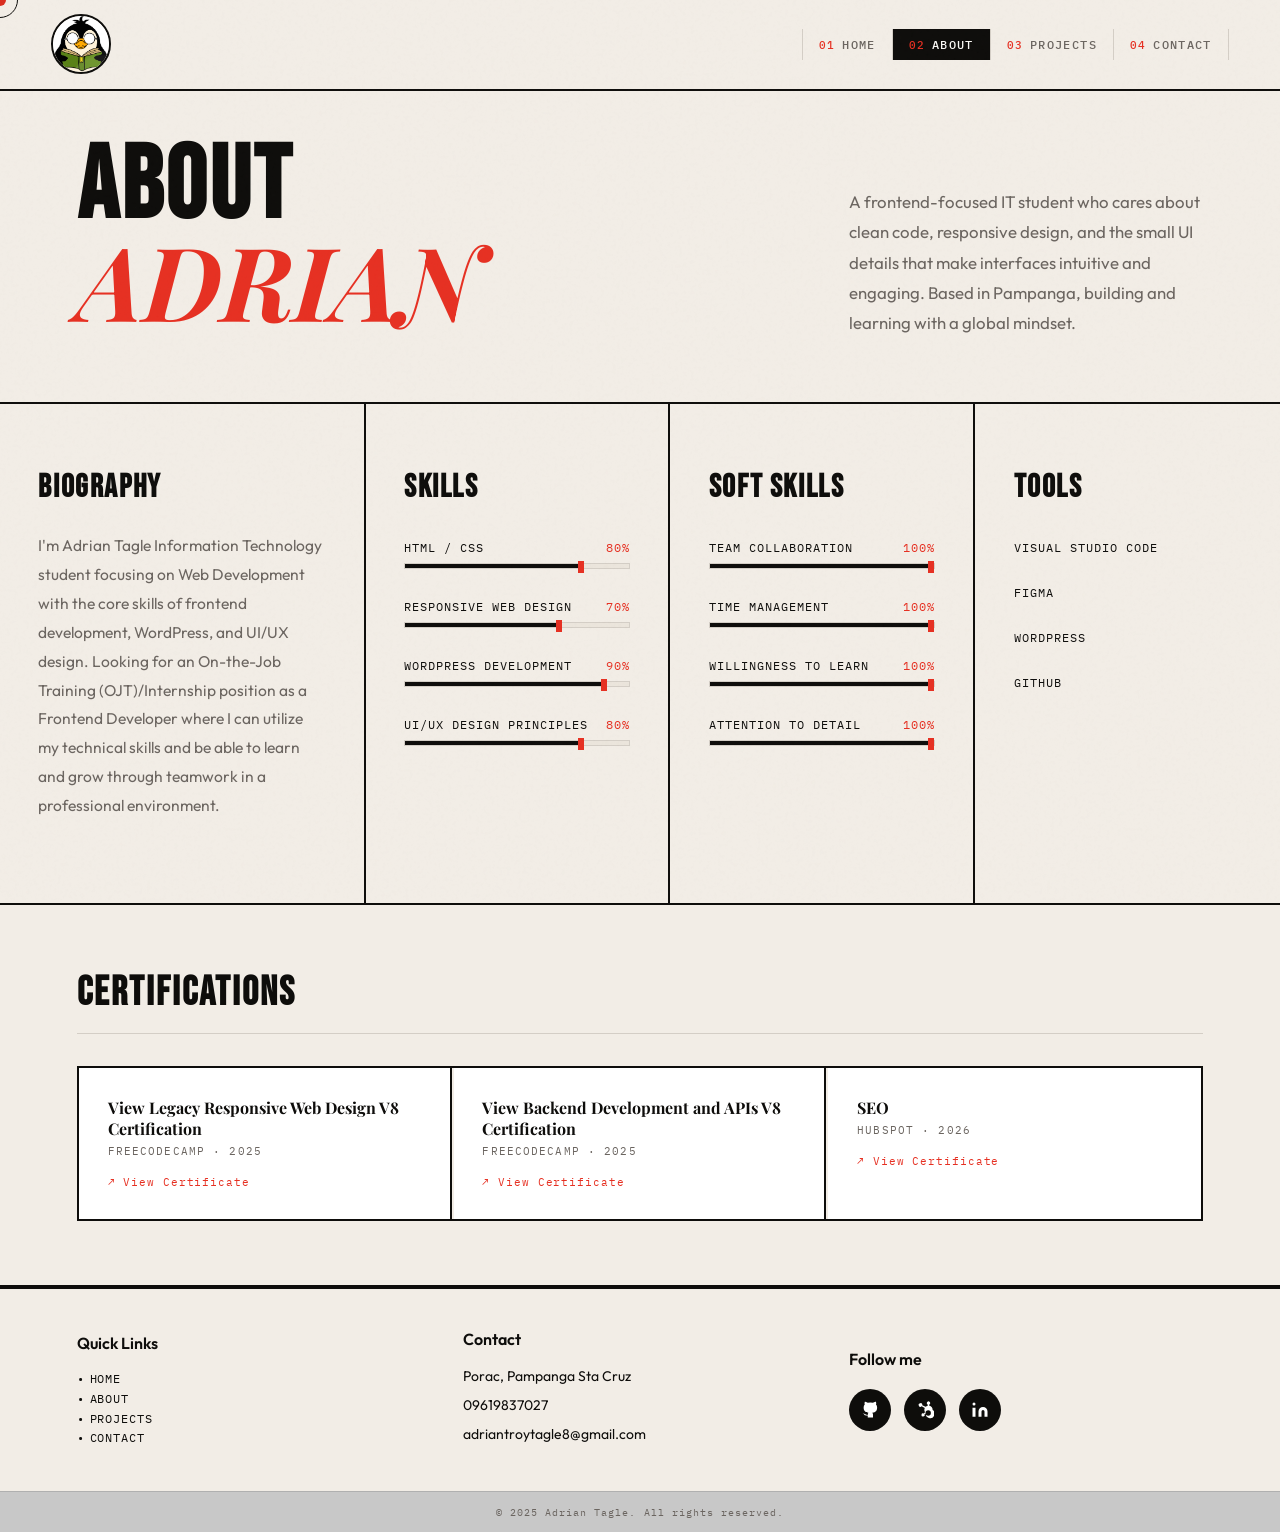
==== about.html @ a83f225b "Add files via upload" ====
<!DOCTYPE html>
<html lang="en">
<head>
<meta charset="UTF-8"/>
<meta name="viewport" content="width=device-width, initial-scale=1.0"/>
<title>About — ADRIAN TAGLE</title>
<link href="https://fonts.googleapis.com/css2?family=Playfair+Display:ital,wght@0,700;0,900;1,700&family=Bebas+Neue&family=IBM+Plex+Mono:wght@400;500&family=Outfit:wght@300;400;500;600&display=swap" rel="stylesheet"/>
<link rel="stylesheet" href="styles.css"/>
</head>
<body>

<div class="cursor" id="cursor"></div>
<div class="cursor-ring" id="cursorRing"></div>

<nav>
    <a href="index.html" class="nav-logo">
        <img src="images/logo.png" alt="Adrian Tagle Logo">
      </a>
  <button class="hamburger" onclick="toggleMenu()" aria-label="Menu">
    <span></span><span></span><span></span>
  </button>
  <ul class="nav-links" id="navLinks">
    <li><a href="index.html"><span class="nav-num">01</span>Home</a></li>
    <li><a href="about.html" class="active"><span class="nav-num">02</span>About</a></li>
    <li><a href="projects.html"><span class="nav-num">03</span>Projects</a></li>
    <li><a href="contact.html"><span class="nav-num">04</span>Contact</a></li>
  </ul>
</nav>

<main>
  <div class="about-hero">
    <div>
      <h1 class="about-heading">
        ABOUT<br>
        <span class="line2">ADRIAN</span>
      </h1>
    </div>
    <div>
      <p class="about-intro">
        A frontend-focused IT student who cares about clean code, responsive design, and the small UI details that make interfaces intuitive and engaging. Based in Pampanga, building and learning with a global mindset.
      </p>
    </div>
  </div>

  <div class="about-body">
    <div class="about-bio-col">
      <h3>BIOGRAPHY</h3>
      <p>I'm Adrian Tagle Information Technology student focusing on Web
        Development with the core skills of frontend development,
        WordPress, and UI/UX design. Looking for an On-the-Job
        Training (OJT)/Internship position as a Frontend Developer
        where I can utilize my technical skills and be able to learn
        and grow through teamwork in a professional environment.</p>
    </div>

    <div class="skills-col">
      <h3>SKILLS</h3>

      <div class="skill-item reveal">
        <div class="skill-header"><span>HTML / CSS</span><span class="skill-pct">80%</span></div>
        <div class="skill-bar"><div class="skill-fill" style="width:80%"></div></div>
      </div>
      <div class="skill-item reveal">
        <div class="skill-header"><span>Responsive Web Design</span><span class="skill-pct">70%</span></div>
        <div class="skill-bar"><div class="skill-fill" style="width:70%"></div></div>
      </div>
      <div class="skill-item reveal">
        <div class="skill-header"><span>WordPress Development</span><span class="skill-pct">90%</span></div>
        <div class="skill-bar"><div class="skill-fill" style="width:90%"></div></div>
      </div>
      <div class="skill-item reveal">
        <div class="skill-header"><span>UI/UX Design Principles</span><span class="skill-pct">80%</span></div>
        <div class="skill-bar"><div class="skill-fill" style="width:80%"></div></div>
      </div>
    </div>

    
    <div class="skills-col">
        <h3>SOFT SKILLS</h3>
  
        <div class="skill-item reveal">
          <div class="skill-header"><span>Team Collaboration</span><span class="skill-pct">100%</span></div>
          <div class="skill-bar"><div class="skill-fill" style="width:100%"></div></div>
        </div>
        <div class="skill-item reveal">
          <div class="skill-header"><span>Time Management</span><span class="skill-pct">100%</span></div>
          <div class="skill-bar"><div class="skill-fill" style="width:100%"></div></div>
        </div>
        <div class="skill-item reveal">
          <div class="skill-header"><span>Willingness to Learn</span><span class="skill-pct">100%</span></div>
          <div class="skill-bar"><div class="skill-fill" style="width:100%"></div></div>
        </div>
        <div class="skill-item reveal">
          <div class="skill-header"><span>Attention to Detail</span><span class="skill-pct">100%</span></div>
          <div class="skill-bar"><div class="skill-fill" style="width:100%"></div></div>
        </div>
      </div>

    <div class="skills-col">
        <h3>Tools</h3>
  
        <div class="skill-item reveal">
          <div class="skill-header"><span>Visual Studio Code</span></div>
        </div>
        <div class="skill-item reveal">
            <div class="skill-header"><span>Figma</span></div>
          </div>
        <div class="skill-item reveal">
          <div class="skill-header"><span>Wordpress</span></div>
        </div>
        <div class="skill-item reveal">
            <div class="skill-header"><span>GitHub</span></div>
          </div>
      </div>
  </div>

  <div class="certs-section">
    <h3>CERTIFICATIONS</h3>
    <div class="certs-grid">
      <div class="cert-card reveal">
        <p class="cert-name">View Legacy Responsive Web Design V8 Certification</p>
        <p class="cert-org">Freecodecamp · 2025</p>
        <a href="https://www.freecodecamp.org/certification/adrian_troy_f_tagle/responsive-web-design" class="cert-link">↗ View Certificate</a>
      </div>
      <div class="cert-card reveal">
        <p class="cert-name">View Backend Development and APIs V8 Certification</p>
        <p class="cert-org">Freecodecamp · 2025</p>
        <a href="https://www.freecodecamp.org/certification/adrian_troy_f_tagle/back-end-development-and-apis" class="cert-link">↗ View Certificate</a>
      </div>
      <div class="cert-card reveal">
        <p class="cert-name">SEO</p>
        <p class="cert-org">Hubspot · 2026</p>
        <a href="https://app-na2.hubspot.com/academy/achievements/nz9q29jk/en/1/adrian-tagle/seo" class="cert-link">↗ View Certificate</a>
      </div>
    </div>
  </div>
</main>
<footer class="site-footer">
    <div class="footer-col">
      <h4>Quick Links</h4>
      <ul>
        <li><a href="index.html">Home</a></li>
        <li><a href="about.html">About</a></li>
        <li><a href="projects.html">Projects</a></li>
        <li><a href="contact.html">Contact</a></li>
    </ul>
    </div>
    <div class="footer-col footer-contact">
        <h4>Contact</h4>
        <p>Porac, Pampanga Sta Cruz</p>
        <p>09619837027</p>
        <p>adriantroytagle8@gmail.com</p>
      </div>
    <div class="footer-col">
      <h4>Follow me</h4>
      <div class="footer-social">
        <a href="https://github.com/shadsafegaf" aria-label="GitHub">
            <svg width="18" height="18" viewBox="0 0 24 24" fill="white">
              <path d="M9 19c-5 1.5-5-2.5-7-3m14 6v-3.87a3.37 3.37 0 0 0-.94-2.61c3.14-.35 6.44-1.54 6.44-7A5.44 5.44 0 0 0 20 4.77 5.07 5.07 0 0 0 19.91 1S18.73.65 16 2.48a13.38 13.38 0 0 0-7 0C6.27.65 5.09 1 5.09 1A5.07 5.07 0 0 0 5 4.77a5.44 5.44 0 0 0-1.5 3.78c0 5.42 3.3 6.61 6.44 7A3.37 3.37 0 0 0 9 18.13V22"/>
            </svg>
          </a>
          <a href="https://app-na2.hubspot.com/academy-profile/member/82779168" aria-label="HubSpot">
            <svg width="18" height="18" viewBox="0 0 24 24" fill="white">
              <path d="M22.21 12.04a5.93 5.93 0 0 0-4.5-5.75V4.56a2.1 2.1 0 1 0-2.1 0v1.73a5.94 5.94 0 0 0-2.93 1.52L8.4 5.65a2.42 2.42 0 1 0-.87 1.51l4.16 2.1a5.9 5.9 0 0 0-.56 2.48 5.94 5.94 0 0 0 .88 3.13l-1.73 1.73a2.1 2.1 0 1 0 1.06 1.06l1.8-1.8a5.93 5.93 0 1 0 9.07-3.82zm-5.94 7.5a3.57 3.57 0 1 1 0-7.14 3.57 3.57 0 0 1 0 7.14z"/>
            </svg>
          </a>
          <a href="https://www.linkedin.com/in/adrian-tagle-5093a529a/" aria-label="LinkedIn">
              <svg width="18" height="18" viewBox="0 0 24 24" fill="white"><path d="M16 8a6 6 0 0 1 6 6v7h-4v-7a2 2 0 0 0-2-2 2 2 0 0 0-2 2v7h-4v-7a6 6 0 0 1 6-6z"/><rect x="2" y="9" width="4" height="12"/><circle cx="4" cy="4" r="2"/></svg>
            </a>
      </div>
    </div>
  </footer>
  <div class="footer-bottom">© 2025 Adrian Tagle. All rights reserved.</div>
<script src="main.js"></script>
</body>
</html>
---- styles.css ----
*,*::before,*::after{margin:0;padding:0;box-sizing:border-box;}
:root{
  --cream:#f2ede6;
  --cream2:#ebe5dc;
  --ink:#0e0d0b;
  --red:#e63022;
  --red2:#c4220f;
  --gold:#c9a84c;
  --muted:#6b6560;
  --white:#faf8f5;
  --border:#d4cec6;
  --card:#ffffff;
  --mono:'IBM Plex Mono',monospace;
  --display:'Bebas Neue',cursive;
  --serif:'Playfair Display',serif;
  --body:'Outfit',sans-serif;
}
html{scroll-behavior:smooth;cursor:none;}
body{
  font-family:var(--body);
  background:var(--cream);
  color:var(--ink);
  overflow-x:hidden;
  min-height:100vh;
}

.portrait-img {
    width: 100%;
    height: 100%;
    object-fit: cover;
    object-position: center top;
  }

  .hero-right {
    display: flex;
    justify-content: center;
    align-items: center;
  }
  
  .hero-visual {
    transform: scale(2.2);
  }

/* ── Custom Cursor ── */
.cursor{
  position:fixed;width:12px;height:12px;
  background:var(--red);border-radius:50%;
  pointer-events:none;z-index:9999;
  transform:translate(-50%,-50%);
  transition:transform .1s,width .2s,height .2s,background .2s;
  mix-blend-mode:multiply;
}
.cursor-ring{
  position:fixed;width:36px;height:36px;
  border:1.5px solid var(--ink);border-radius:50%;
  pointer-events:none;z-index:9998;
  transform:translate(-50%,-50%);
  transition:transform .15s ease,width .3s,height .3s;
}
body:hover .cursor{opacity:1;}

/* ── Grain Overlay ── */
body::after{
  content:'';position:fixed;inset:0;
  background-image:url("data:image/svg+xml,%3Csvg viewBox='0 0 256 256' xmlns='http://www.w3.org/2000/svg'%3E%3Cfilter id='noise'%3E%3CfeTurbulence type='fractalNoise' baseFrequency='0.9' numOctaves='4' stitchTiles='stitch'/%3E%3C/filter%3E%3Crect width='100%25' height='100%25' filter='url(%23noise)' opacity='0.035'/%3E%3C/svg%3E");
  pointer-events:none;z-index:999;opacity:.5;
}

nav{
  position:fixed;top:0;left:0;right:0;z-index:500;
  display:flex;align-items:center;justify-content:space-between;
  padding:.9rem 4vw;
  background:var(--cream);
  border-bottom:2px solid var(--ink);
}
/* ── Penguin Logo ── */
.nav-logo {
    display:flex;align-items:center;gap:.5rem;
    text-decoration:none;
  }
  .nav-logo img {
    width:60px;height:60px;
    border-radius:50%;
    object-fit:cover;
    border:2px solid var(--ink);
  }
  .nav-logo-name {
    font-family:var(--display);
    font-size:1.5rem;letter-spacing:.05em;
    color:var(--ink);
    line-height:1;
  }
  .nav-logo-name span{color:var(--red);}
  
  /* ── Footer ── */
  .site-footer {
    background:#f2ede6;
    padding:2.5rem 6vw;
    display:grid;
    grid-template-columns:1fr 1fr 1fr;
    gap:2rem;
    border-top:2px solid var(--ink);
  }
  .footer-col h4 {
    font-family:var(--body);
    font-size:1rem;font-weight:600;
    color:var(--ink);margin-bottom:1rem;
  }
  .footer-col ul {list-style:none;}
  .footer-col ul li {
    display:flex;align-items:center;gap:.3rem;
    font-family:var(--mono);font-size:.72rem;
    letter-spacing:.08em;text-transform:uppercase;
    color:var(--ink);padding:.15rem 0;
  }
  .footer-col ul li::before{content:"•";}
  .footer-col ul li a{color:var(--ink);text-decoration:none;cursor:none;}
  .footer-col ul li a:hover{color:var(--red);}
  .footer-contact p {
    font-family:var(--body);font-size:.875rem;
    color:var(--ink);margin-bottom:.4rem;line-height:1.6;
  }
  .footer-social {
    display:flex;gap:.8rem;align-items:flex-start;
    padding-top:.25rem;
  }
  .footer-social a {
    width:42px;height:42px;border-radius:50%;
    background:var(--ink);color:var(--white);
    display:flex;align-items:center;justify-content:center;
    text-decoration:none;font-size:1rem;cursor:none;
    transition:background .2s;
  }
  .footer-social a:hover{background:var(--red);}
  .footer-bottom {
    background:#c8c8c8;
    text-align:center;
    padding:.8rem 6vw;
    font-family:var(--mono);font-size:.65rem;
    letter-spacing:.1em;color:var(--muted);
    border-top:1px solid #b0b0b0;
  }
  @media(max-width:700px){
    .site-footer{grid-template-columns:1fr;gap:1.5rem;}
  }
.nav-logo span{color:var(--red);}
.nav-links{display:flex;gap:0;list-style:none;}
.nav-links li a{
  display:block;
  font-family:var(--mono);font-size:.72rem;font-weight:500;
  letter-spacing:.12em;text-transform:uppercase;
  color:var(--muted);text-decoration:none;
  padding:.5rem 1rem;
  border-left:1px solid var(--border);
  transition:color .2s,background .2s;
  cursor:none;
}
.nav-links li:last-child a{border-right:1px solid var(--border);}
.nav-links li a:hover,.nav-links li a.active{
  color:var(--white);background:var(--ink);
}
.nav-num{
  font-family:var(--mono);font-size:.7rem;
  color:var(--red);margin-right:.4rem;
}

/* ── Page padding ── */
main{padding-top:62px;}

/* ── Buttons ── */
.btn{
  font-family:var(--mono);font-size:.78rem;letter-spacing:.12em;
  text-transform:uppercase;text-decoration:none;
  padding:.85rem 1.8rem;cursor:none;
  transition:all .25s;display:inline-block;
}
.btn-solid{
  background:var(--ink);color:var(--white);
  border:2px solid var(--ink);
}
.btn-solid:hover{background:var(--red);border-color:var(--red);}
.btn-ghost{
  background:transparent;color:var(--ink);
  border:2px solid var(--ink);
}
.btn-ghost:hover{background:var(--ink);color:var(--white);}

.hero{
  display:grid;
  grid-template-columns:1fr 1fr;
  min-height:calc(100vh - 62px);
  border-bottom:2px solid var(--ink);
}
.hero-left{
  padding:6vw 4vw 4vw 6vw;
  display:flex;flex-direction:column;justify-content:space-between;
  border-right:2px solid var(--ink);
  position:relative;
  overflow:hidden;
}
.hero-left::before{
  content:'FRONTEND';
  position:absolute;bottom:-2rem;left:-1rem;
  font-family:var(--display);font-size:12vw;
  color:var(--cream2);letter-spacing:-.02em;
  pointer-events:none;z-index:0;white-space:nowrap;
}

.hero-tag{
  font-family:var(--mono);font-size:.72rem;letter-spacing:.2em;
  text-transform:uppercase;color:var(--red);
  display:flex;align-items:center;gap:.6rem;
  animation:slideRight .7s ease both;
  position:relative;z-index:1;
}
.hero-tag::before{content:'';width:2rem;height:1.5px;background:var(--red);}

.hero-name-block{position:relative;z-index:1;}
.hero-name-block h1{
  font-family:var(--display);
  font-size:clamp(4rem,7vw,7rem);
  line-height:.95;letter-spacing:.02em;
  color:var(--ink);
  animation:slideUp .8s .1s ease both;
}
.hero-name-block h1 em{
  font-family:var(--serif);font-style:italic;
  color:var(--red);font-size:clamp(3rem,5.5vw,5.5rem);
}

.hero-bio-block{position:relative;z-index:1;}
.hero-bio{
  font-size:1rem;line-height:1.8;
  color:var(--muted);max-width:420px;
  animation:slideUp .8s .25s ease both;
  margin-bottom:2rem;
}
.hero-cta{
  display:flex;gap:1rem;flex-wrap:wrap;
  animation:slideUp .8s .35s ease both;
}

/* Hero Right — Visual */
.hero-right{
  position:relative;overflow:hidden;
  background:var(--ink);
  display:flex;align-items:center;justify-content:center;
}
.hero-visual{
  position:relative;width:100%;height:100%;
  display:flex;align-items:center;justify-content:center;
}
.geo-ring{
  position:absolute;
  border-radius:50%;
  border:1px solid rgba(242,237,230,0.12);
  animation:spin 25s linear infinite;
}
.geo-ring:nth-child(1){width:400px;height:400px;}
.geo-ring:nth-child(2){width:280px;height:280px;animation-direction:reverse;animation-duration:18s;}
.geo-ring:nth-child(3){width:160px;height:160px;animation-duration:12s;}

@keyframes spin{from{transform:rotate(0deg);}to{transform:rotate(360deg);}}

.portrait-area{
  position:relative;z-index:2;
  text-align:center;
}
.portrait-box{
  width:200px;height:200px;
  border:2px solid rgba(248, 245, 242, 0.25);
  position:relative;overflow:hidden;
  margin:0 auto;
}
.portrait-box::before{
  content:'';position:absolute;inset:0;
  background:linear-gradient(160deg,rgba(255, 255, 255, 0.15),rgba(14,13,11,.8));
  z-index:2;
}
.portrait-initials{
  position:absolute;inset:0;z-index:3;
  display:flex;align-items:center;justify-content:center;
  font-family:var(--display);font-size:5rem;
  color:rgba(242,237,230,.35);letter-spacing:.1em;
}
.portrait-inner-bg{
  width:100%;height:100%;
  background:linear-gradient(160deg,#1a1208,#0e0d0b);
}
.portrait-accent{
  position:absolute;bottom:-10px;right:-10px;
  width:120px;height:120px;z-index:4;
  border-top:2px solid var(--red);
  border-left:2px solid var(--red);
}
.portrait-accent2{
  position:absolute;top:-10px;left:-10px;
  width:80px;height:80px;z-index:4;
  border-bottom:2px solid var(--gold);
  border-right:2px solid var(--gold);
}

.hero-stats{
  position:absolute;bottom:2rem;left:50%;transform:translateX(-50%);
  display:flex;gap:2px;z-index:3;
  animation:fadeIn 1s .5s ease both;
}
.stat{
  background:rgba(242,237,230,.08);
  backdrop-filter:blur(8px);
  border:1px solid rgba(242,237,230,.15);
  padding:.8rem 1.4rem;text-align:center;
  transition:background .25s;
}
.stat:hover{background:rgba(230,48,34,.2);}
.stat-num{
  font-family:var(--display);font-size:1.8rem;
  color:var(--white);letter-spacing:.05em;
  display:block;
}
.stat-label{
  font-family:var(--mono);font-size:.65rem;letter-spacing:.15em;
  text-transform:uppercase;color:rgba(242,237,230,.5);
  display:block;
}

/* Featured Projects strip */
.featured-strip{
  padding:5rem 6vw;
  border-bottom:2px solid var(--ink);
}
.strip-header{
  display:flex;align-items:baseline;justify-content:space-between;
  margin-bottom:3rem;
  border-bottom:1px solid var(--border);
  padding-bottom:1rem;
}
.strip-header h2{
  font-family:var(--display);
  font-size:clamp(2.5rem,4vw,4rem);
  letter-spacing:.04em;color:var(--ink);
}
.strip-header a{
  font-family:var(--mono);font-size:.75rem;letter-spacing:.15em;
  text-transform:uppercase;color:var(--red);text-decoration:none;cursor:none;
}
.strip-header a:hover{text-decoration:underline;}

.projects-row{
  display:grid;grid-template-columns:repeat(3,1fr);
  gap:2px;border:2px solid var(--ink);
}
.proj-card{
  background:var(--card);
  padding:2rem;
  border-right:2px solid var(--ink);
  position:relative;overflow:hidden;
  transition:background .25s;cursor:none;
}
.proj-card:last-child{border-right:none;}
.proj-card:hover{background:var(--ink);}
.proj-card:hover .proj-title{color:var(--white);}
.proj-card:hover .proj-desc{color:rgba(242,237,230,.55);}
.proj-card:hover .proj-tag{background:var(--red);color:var(--white);border-color:var(--red);}
.proj-card:hover .proj-link{color:var(--red);}
.proj-card:hover .proj-stack span{background:rgba(255,255,255,.08);color:rgba(242,237,230,.6);}

.proj-num{
  font-family:var(--mono);font-size:.7rem;color:var(--red);
  margin-bottom:1.5rem;display:block;letter-spacing:.1em;
}
.proj-thumb{
  height:160px;margin-bottom:1.5rem;
  background:var(--cream2);
  display:flex;align-items:center;justify-content:center;
  overflow:hidden;position:relative;
  border:1px solid var(--border);
}
.proj-card:hover .proj-thumb{border-color:rgba(255,255,255,.1);}
.thumb-art{width:80px;height:80px;}

.proj-tag{
  font-family:var(--mono);font-size:.65rem;letter-spacing:.12em;
  text-transform:uppercase;
  border:1px solid var(--ink);padding:.25rem .6rem;
  display:inline-block;margin-bottom:.8rem;
  transition:all .25s;
}
.proj-title{
  font-family:var(--serif);font-size:1.3rem;font-weight:700;
  line-height:1.3;color:var(--ink);margin-bottom:.6rem;
  transition:color .25s;
}
.proj-desc{
  font-size:.875rem;line-height:1.7;color:var(--muted);
  margin-bottom:1.2rem;transition:color .25s;
}
.proj-stack{display:flex;gap:.4rem;flex-wrap:wrap;margin-bottom:1.2rem;}
.proj-stack span{
  font-family:var(--mono);font-size:.65rem;
  padding:.2rem .5rem;background:var(--cream2);
  color:var(--muted);letter-spacing:.05em;
  transition:all .25s;
}
.proj-link{
  font-family:var(--mono);font-size:.72rem;letter-spacing:.1em;
  text-transform:uppercase;color:var(--ink);text-decoration:none;
  display:flex;align-items:center;gap:.4rem;
  cursor:none;transition:color .25s;
}
.proj-link::after{content:'→';transition:transform .2s;}
.proj-link:hover::after{transform:translateX(4px);}

.about-hero{
  padding:5rem 6vw 4rem;
  border-bottom:2px solid var(--ink);
  display:grid;grid-template-columns:2fr 1fr;
  gap:4rem;align-items:end;
}
.about-heading{
  font-family:var(--display);
  font-size:clamp(4rem,8vw,8rem);
  line-height:.9;letter-spacing:.03em;color:var(--ink);
}
.about-heading .line2{
  font-family:var(--serif);font-style:italic;
  color:var(--red);letter-spacing:-.01em;
}
.about-intro{
  font-size:1.05rem;line-height:1.8;color:var(--muted);
}

.about-body{
  display:grid;grid-template-columns:1.2fr 1fr 1fr 1fr; /* 4 columns */
  border-bottom:2px solid var(--ink);
}

.about-body > div{
    padding:4rem 3vw;
  }

  .about-body > div:not(:last-child){
    border-right:2px solid var(--ink);
  }

.about-bio-col{
  padding:4rem 6vw 4rem 6vw;
  border-right:2px solid var(--ink);
}
.about-bio-col h3{
  font-family:var(--display);font-size:2rem;
  letter-spacing:.05em;margin-bottom:1.5rem;
}
.about-bio-col p{
  font-size:.975rem;line-height:1.85;color:var(--muted);
  margin-bottom:1.2rem;
}

.skills-col{padding:4rem 6vw;}
.skills-col h3{
  font-family:var(--display);font-size:2rem;
  letter-spacing:.05em;margin-bottom:2rem;
}
.skill-item{margin-bottom:1.8rem;}
.skill-header{
  display:flex;justify-content:space-between;
  font-family:var(--mono);font-size:.78rem;letter-spacing:.08em;
  text-transform:uppercase;margin-bottom:.5rem;
}
.skill-pct{color:var(--red);}
.skill-bar{
  height:6px;background:var(--cream2);
  border:1px solid var(--border);
  position:relative;
}
.skill-fill{
  height:100%;background:var(--ink);
  position:relative;
  transform-origin:left;
  animation:fillBar 1.2s ease both;
}
.skill-fill::after{
  content:'';position:absolute;right:0;top:-3px;
  width:6px;height:12px;background:var(--red);
}
@keyframes fillBar{from{width:0!important;}to{}}

.certs-section{
  padding:4rem 6vw;
  border-bottom:2px solid var(--ink);
}
.certs-section h3{
  font-family:var(--display);font-size:2.5rem;
  letter-spacing:.05em;margin-bottom:2rem;
  border-bottom:1px solid var(--border);padding-bottom:1rem;
}
.certs-grid{
  display:grid;grid-template-columns:repeat(3,1fr);
  gap:2px;border:2px solid var(--ink);
}
.cert-card{
  padding:1.8rem;background:var(--card);
  border-right:2px solid var(--ink);
  transition:background .25s;cursor:none;
}
.cert-card:last-child{border-right:none;}
.cert-card:hover{background:var(--ink);color:var(--white);}
.cert-card:hover .cert-name{color:var(--white);}
.cert-card:hover .cert-org{color:rgba(242,237,230,.5);}
.cert-card:hover .cert-link{color:var(--red);}
.cert-icon{font-size:1.8rem;margin-bottom:1rem;}
.cert-name{
  font-family:var(--serif);font-weight:700;
  font-size:1rem;color:var(--ink);
  margin-bottom:.3rem;transition:color .25s;
}
.cert-org{
  font-family:var(--mono);font-size:.7rem;
  letter-spacing:.1em;text-transform:uppercase;
  color:var(--muted);margin-bottom:.8rem;transition:color .25s;
}
.cert-link{
  font-family:var(--mono);font-size:.7rem;
  color:var(--red);text-decoration:none;cursor:none;
  letter-spacing:.08em;transition:color .25s;
}

.projects-hero{
  padding:5rem 6vw 3rem;
  border-bottom:2px solid var(--ink);
  position:relative;overflow:hidden;
}
.projects-hero h1{
  font-family:var(--display);
  font-size:clamp(5rem,10vw,11rem);
  line-height:.9;letter-spacing:.02em;
  color:var(--ink);
}
.projects-hero h1 .outline{
  -webkit-text-stroke:2px var(--ink);
  color:transparent;
}
.projects-hero-sub{
  font-family:var(--mono);font-size:.8rem;
  letter-spacing:.2em;text-transform:uppercase;
  color:var(--red);margin-top:1.5rem;
}

.project-full{
  border-bottom:2px solid var(--ink);
  display:grid;grid-template-columns:1fr 1fr;
}
.project-full:nth-child(even) .pf-info{order:2;}
.project-full:nth-child(even) .pf-visual{order:1;}

.pf-visual{
  height:500px;position:relative;overflow:hidden;
  border-right:2px solid var(--ink);
  display:flex;align-items:center;justify-content:center;
}
.project-full:nth-child(even) .pf-visual{
  border-right:none;border-left:2px solid var(--ink);
}
.vis-bg1{background:linear-gradient(135deg,#0e0d0b 0%,#1e1208 100%);}
.vis-bg2{background:linear-gradient(135deg,#0a1628 0%,#050d1e 100%);}
.vis-bg3{background:linear-gradient(135deg,#1a0a08 0%,#0e0508 100%);}
.vis-bg4{background:linear-gradient(135deg,#0a1a0a 0%,#050e05 100%);}

.pf-visual svg{position:relative;z-index:2;}
.vis-overlay{
  position:absolute;inset:0;z-index:1;
  background:repeating-linear-gradient(
    0deg,
    transparent,
    transparent 3px,
    rgba(0,0,0,.08) 3px,
    rgba(0,0,0,.08) 4px
  );
}
.vis-label{
  position:absolute;bottom:1.5rem;left:1.5rem;z-index:3;
  font-family:var(--mono);font-size:.65rem;letter-spacing:.2em;
  text-transform:uppercase;color:rgba(242,237,230,.35);
}

.pf-info{
  padding:4rem 4vw;
  display:flex;flex-direction:column;justify-content:center;
}
.pf-num{
  font-family:var(--mono);font-size:.7rem;color:var(--red);
  letter-spacing:.15em;margin-bottom:1rem;
}
.pf-title{
  font-family:var(--display);font-size:clamp(2.5rem,4vw,3.8rem);
  line-height:.95;letter-spacing:.02em;
  color:var(--ink);margin-bottom:1rem;
}
.pf-type{
  font-family:var(--mono);font-size:.7rem;letter-spacing:.12em;
  text-transform:uppercase;border:1px solid var(--ink);
  padding:.25rem .6rem;display:inline-block;margin-bottom:1.5rem;
  color:var(--ink);
}
.pf-desc{
  font-size:.975rem;line-height:1.85;color:var(--muted);
  margin-bottom:2rem;
}
.pf-features{margin-bottom:2rem;}
.pf-features h4{
  font-family:var(--mono);font-size:.7rem;letter-spacing:.15em;
  text-transform:uppercase;color:var(--red);
  margin-bottom:.8rem;
}
.pf-features ul{list-style:none;}
.pf-features li{
  font-size:.875rem;color:var(--muted);
  padding:.3rem 0;border-bottom:1px solid var(--border);
  display:flex;align-items:center;gap:.6rem;
}
.pf-features li::before{content:'—';color:var(--red);font-family:var(--mono);}
.pf-stack{display:flex;gap:.4rem;flex-wrap:wrap;margin-bottom:2rem;}
.pf-stack span{
  font-family:var(--mono);font-size:.68rem;letter-spacing:.05em;
  padding:.3rem .7rem;background:var(--cream2);
  border:1px solid var(--border);color:var(--muted);
}
.pf-links{display:flex;gap:.8rem;}
.pf-links a{
  font-family:var(--mono);font-size:.72rem;letter-spacing:.1em;
  text-transform:uppercase;text-decoration:none;cursor:none;
  padding:.7rem 1.4rem;transition:all .25s;
}
.pf-link-demo{background:var(--ink);color:var(--white);}
.pf-link-demo:hover{background:var(--red);}
.pf-link-gh{border:1px solid var(--ink);color:var(--ink);}
.pf-link-gh:hover{background:var(--ink);color:var(--white);}

body.contact-page{background:var(--ink);color:var(--white);}
body.contact-page nav{background:var(--ink);border-bottom-color:rgba(242,237,230,.15);}
body.contact-page .nav-logo{color:var(--white);}
body.contact-page .nav-links li a{color:rgba(242,237,230,.5);border-color:rgba(242,237,230,.15);}
body.contact-page .nav-links li a:hover,
body.contact-page .nav-links li a.active{color:var(--white);background:rgba(242,237,230,.1);}

.contact-hero{
  padding:5rem 6vw 3rem;
  border-bottom:2px solid rgba(242,237,230,.15);
}
.contact-hero h1{
  font-family:var(--display);
  font-size:clamp(5rem,10vw,10rem);
  line-height:.9;letter-spacing:.02em;color:var(--white);
}
.contact-hero h1 .red{color:var(--red);}
.contact-hero p{
  font-size:1.05rem;color:rgba(242,237,230,.55);
  max-width:500px;margin-top:1.5rem;line-height:1.8;
}

.contact-body{
  display:grid;grid-template-columns:1fr 1fr;
  border-bottom:2px solid rgba(242,237,230,.15);
}
.contact-form-col{
  padding:4rem 6vw;
  border-right:2px solid rgba(242,237,230,.1);
}
.contact-form-col h3{
  font-family:var(--display);font-size:2.2rem;
  letter-spacing:.05em;margin-bottom:2rem;color:var(--white);
}

.form-group{margin-bottom:1.6rem;}
label{
  font-family:var(--mono);font-size:.7rem;
  letter-spacing:.15em;text-transform:uppercase;
  color:rgba(242,237,230,.45);
  display:block;margin-bottom:.5rem;
}
input,textarea{
  width:100%;background:rgba(242,237,230,.05);
  border:1px solid rgba(242,237,230,.15);
  color:var(--white);font-family:var(--body);font-size:.95rem;
  padding:.9rem 1rem;outline:none;
  transition:border-color .25s,background .25s;
  cursor:none;
}
input:focus,textarea:focus{
  border-color:var(--red);
  background:rgba(230,48,34,.05);
}
textarea{height:140px;resize:vertical;}
input::placeholder,textarea::placeholder{color:rgba(242,237,230,.2);}
.btn-submit{
  background:var(--red);color:var(--white);
  border:2px solid var(--red);
  font-family:var(--mono);font-size:.78rem;letter-spacing:.15em;
  text-transform:uppercase;padding:.9rem 2.4rem;
  cursor:none;transition:all .25s;
  margin-top:.5rem;
}
.btn-submit:hover{background:transparent;color:var(--red);}

.contact-info-col{padding:4rem 6vw;}
.contact-info-col h3{
  font-family:var(--display);font-size:2.2rem;
  letter-spacing:.05em;margin-bottom:2rem;color:var(--white);
}
.contact-email{
  font-family:var(--serif);font-style:italic;
  font-size:1.6rem;color:var(--red);
  text-decoration:none;display:block;margin-bottom:3rem;
  cursor:none;transition:opacity .2s;
}
.contact-email:hover{opacity:.7;}

.social-list{list-style:none;margin-bottom:3rem;}
.social-list li{border-top:1px solid rgba(242,237,230,.1);}
.social-list li:last-child{border-bottom:1px solid rgba(242,237,230,.1);}
.social-list a{
  display:flex;align-items:center;justify-content:space-between;
  padding:1rem 0;text-decoration:none;
  color:rgba(242,237,230,.6);font-family:var(--mono);
  font-size:.82rem;letter-spacing:.08em;text-transform:uppercase;
  cursor:none;transition:color .2s;
}
.social-list a:hover{color:var(--red);}
.social-arrow{font-size:1rem;transition:transform .2s;}
.social-list a:hover .social-arrow{transform:translate(3px,-3px);}

.avail-badge{
  display:inline-flex;align-items:center;gap:.7rem;
  background:rgba(242,237,230,.06);
  border:1px solid rgba(242,237,230,.12);
  padding:.7rem 1.2rem;
}
.avail-dot{
  width:8px;height:8px;border-radius:50%;background:#22c55e;
  box-shadow:0 0 8px #22c55e;
  animation:pulse 2s ease-in-out infinite;
}
@keyframes pulse{0%,100%{opacity:1;}50%{opacity:.4;}}
.avail-text{
  font-family:var(--mono);font-size:.72rem;letter-spacing:.1em;
  text-transform:uppercase;color:rgba(242,237,230,.7);
}

/* Footer */
footer{
  padding:2rem 6vw;
  display:flex;align-items:center;justify-content:space-between;
  background:var(--ink);
  border-top:1px solid rgba(242,237,230,.08);
}
.footer-copy{
  font-family:var(--mono);font-size:.68rem;letter-spacing:.1em;
  color:rgba(242,237,230,.3);
}
.footer-logo{
  font-family:var(--display);font-size:1.4rem;
  color:rgba(242,237,230,.2);
}

@keyframes slideUp{
  from{opacity:0;transform:translateY(30px);}
  to{opacity:1;transform:translateY(0);}
}
@keyframes slideRight{
  from{opacity:0;transform:translateX(-20px);}
  to{opacity:1;transform:translateX(0);}
}
@keyframes fadeIn{
  from{opacity:0;}to{opacity:1;}
}

.reveal{opacity:0;transform:translateY(28px);transition:opacity .7s ease,transform .7s ease;}
.reveal.visible{opacity:1;transform:none;}

@media(max-width:900px){
  .hero{grid-template-columns:1fr;}
  .hero-right{min-height:60vw;}
  .about-hero{grid-template-columns:1fr;}
  .about-body{grid-template-columns:1fr;}
  .about-bio-col{border-right:none;border-bottom:2px solid var(--ink);}
  .certs-grid{grid-template-columns:1fr 1fr;}
  .projects-row{grid-template-columns:1fr;}
  .proj-card{border-right:none;border-bottom:2px solid var(--ink);}
  .project-full{grid-template-columns:1fr;}
  .project-full .pf-visual,.project-full:nth-child(even) .pf-visual{
    order:0;height:280px;border-right:none;border-left:none;border-bottom:2px solid var(--ink);
  }
  .project-full .pf-info,.project-full:nth-child(even) .pf-info{order:1;}
  .contact-body{grid-template-columns:1fr;}
  .contact-form-col{border-right:none;border-bottom:2px solid rgba(242,237,230,.1);}
  .nav-links{display:none;}
  .nav-links.open{
    display:flex;flex-direction:column;
    position:fixed;top:62px;left:0;right:0;
    background:var(--cream);border-bottom:2px solid var(--ink);
    padding:1rem 0;z-index:499;
  }
  body.contact-page .nav-links.open{background:var(--ink);}
  .nav-links li a{border-left:none;border-bottom:1px solid var(--border);}
  .hamburger{display:flex;flex-direction:column;gap:5px;cursor:none;background:none;border:none;padding:.5rem;}
  .hamburger span{width:24px;height:2px;background:var(--ink);display:block;}
  body.contact-page .hamburger span{background:var(--white);}
}
@media(min-width:901px){.hamburger{display:none;}}
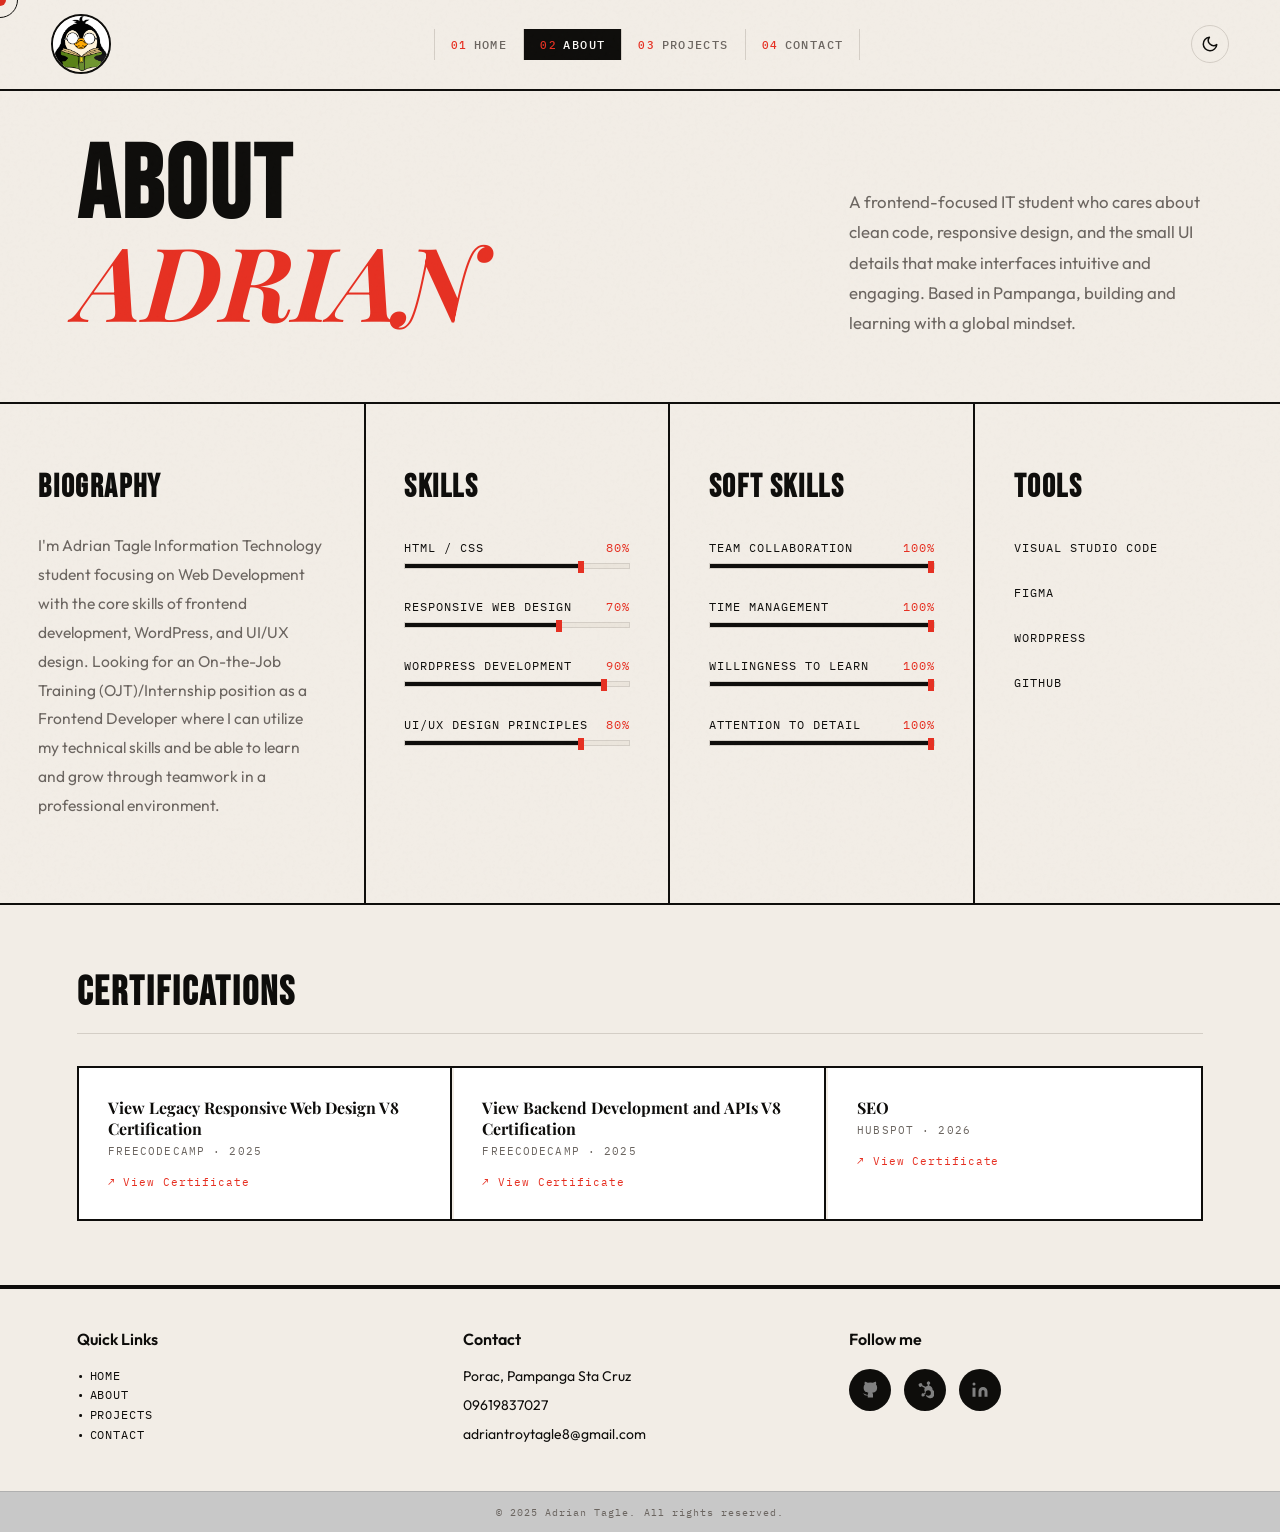
==== commit 3cfbb08c: "Update about.html" ====
--- a/about.html
+++ b/about.html
@@ -3,7 +3,8 @@
 <head>
 <meta charset="UTF-8"/>
 <meta name="viewport" content="width=device-width, initial-scale=1.0"/>
-<title>About — ADRIAN TAGLE</title>
+<title>Adrian Tagle — Frontend Developer</title>
+<link rel="icon" type="image/png" href="images/logo.png"/>
 <link href="https://fonts.googleapis.com/css2?family=Playfair+Display:ital,wght@0,700;0,900;1,700&family=Bebas+Neue&family=IBM+Plex+Mono:wght@400;500&family=Outfit:wght@300;400;500;600&display=swap" rel="stylesheet"/>
 <link rel="stylesheet" href="styles.css"/>
 </head>
@@ -25,6 +26,17 @@
     <li><a href="projects.html"><span class="nav-num">03</span>Projects</a></li>
     <li><a href="contact.html"><span class="nav-num">04</span>Contact</a></li>
   </ul>
+  <button class="dark-toggle" onclick="toggleDark()" aria-label="Toggle Dark Mode">
+    <svg id="icon-moon" width="18" height="18" viewBox="0 0 24 24" fill="none" stroke="currentColor" stroke-width="2" stroke-linecap="round" stroke-linejoin="round">
+      <path d="M21 12.79A9 9 0 1 1 11.21 3 7 7 0 0 0 21 12.79z"/>
+    </svg>
+    <svg id="icon-sun" width="18" height="18" viewBox="0 0 24 24" fill="none" stroke="currentColor" stroke-width="2" stroke-linecap="round" stroke-linejoin="round" style="display:none;">
+      <circle cx="12" cy="12" r="5"/><line x1="12" y1="1" x2="12" y2="3"/><line x1="12" y1="21" x2="12" y2="23"/>
+      <line x1="4.22" y1="4.22" x2="5.64" y2="5.64"/><line x1="18.36" y1="18.36" x2="19.78" y2="19.78"/>
+      <line x1="1" y1="12" x2="3" y2="12"/><line x1="21" y1="12" x2="23" y2="12"/>
+      <line x1="4.22" y1="19.78" x2="5.64" y2="18.36"/><line x1="18.36" y1="5.64" x2="19.78" y2="4.22"/>
+    </svg>
+  </button>
 </nav>
 
 <main>
@@ -155,17 +167,17 @@
       <h4>Follow me</h4>
       <div class="footer-social">
         <a href="https://github.com/shadsafegaf" aria-label="GitHub">
-            <svg width="18" height="18" viewBox="0 0 24 24" fill="white">
+            <svg width="18" height="18" viewBox="0 0 24 24" fill="grey">
               <path d="M9 19c-5 1.5-5-2.5-7-3m14 6v-3.87a3.37 3.37 0 0 0-.94-2.61c3.14-.35 6.44-1.54 6.44-7A5.44 5.44 0 0 0 20 4.77 5.07 5.07 0 0 0 19.91 1S18.73.65 16 2.48a13.38 13.38 0 0 0-7 0C6.27.65 5.09 1 5.09 1A5.07 5.07 0 0 0 5 4.77a5.44 5.44 0 0 0-1.5 3.78c0 5.42 3.3 6.61 6.44 7A3.37 3.37 0 0 0 9 18.13V22"/>
             </svg>
           </a>
           <a href="https://app-na2.hubspot.com/academy-profile/member/82779168" aria-label="HubSpot">
-            <svg width="18" height="18" viewBox="0 0 24 24" fill="white">
+            <svg width="18" height="18" viewBox="0 0 24 24" fill="grey">
               <path d="M22.21 12.04a5.93 5.93 0 0 0-4.5-5.75V4.56a2.1 2.1 0 1 0-2.1 0v1.73a5.94 5.94 0 0 0-2.93 1.52L8.4 5.65a2.42 2.42 0 1 0-.87 1.51l4.16 2.1a5.9 5.9 0 0 0-.56 2.48 5.94 5.94 0 0 0 .88 3.13l-1.73 1.73a2.1 2.1 0 1 0 1.06 1.06l1.8-1.8a5.93 5.93 0 1 0 9.07-3.82zm-5.94 7.5a3.57 3.57 0 1 1 0-7.14 3.57 3.57 0 0 1 0 7.14z"/>
             </svg>
           </a>
           <a href="https://www.linkedin.com/in/adrian-tagle-5093a529a/" aria-label="LinkedIn">
-              <svg width="18" height="18" viewBox="0 0 24 24" fill="white"><path d="M16 8a6 6 0 0 1 6 6v7h-4v-7a2 2 0 0 0-2-2 2 2 0 0 0-2 2v7h-4v-7a6 6 0 0 1 6-6z"/><rect x="2" y="9" width="4" height="12"/><circle cx="4" cy="4" r="2"/></svg>
+              <svg width="18" height="18" viewBox="0 0 24 24" fill="grey"><path d="M16 8a6 6 0 0 1 6 6v7h-4v-7a2 2 0 0 0-2-2 2 2 0 0 0-2 2v7h-4v-7a6 6 0 0 1 6-6z"/><rect x="2" y="9" width="4" height="12"/><circle cx="4" cy="4" r="2"/></svg>
             </a>
       </div>
     </div>
@@ -173,4 +185,4 @@
   <div class="footer-bottom">© 2025 Adrian Tagle. All rights reserved.</div>
 <script src="main.js"></script>
 </body>
-</html>+</html>
--- a/styles.css
+++ b/styles.css
@@ -24,22 +24,12 @@
   min-height:100vh;
 }
 
-.portrait-img {
-    width: 100%;
-    height: 100%;
-    object-fit: cover;
-    object-position: center top;
-  }
-
-  .hero-right {
-    display: flex;
-    justify-content: center;
-    align-items: center;
-  }
-  
-  .hero-visual {
-    transform: scale(2.2);
-  }
+.portrait-img{
+  width:100%;height:100%;
+  object-fit:cover;object-position:center top;
+}
+.hero-right{display:flex;justify-content:center;align-items:center;}
+.hero-visual{transform:scale(2.2);}
 
 /* ── Custom Cursor ── */
 .cursor{
@@ -59,6 +49,121 @@
 }
 body:hover .cursor{opacity:1;}
 
+/* ── Dark Mode Toggle Button ── */
+.dark-toggle{
+  background:none;
+  border:1.5px solid var(--border);
+  color:var(--ink);
+  width:38px;height:38px;
+  border-radius:50%;
+  display:flex;align-items:center;justify-content:center;
+  cursor:none;
+  transition:all .25s;
+  margin-left:.5rem;
+}
+.dark-toggle:hover{background:var(--ink);color:var(--white);border-color:var(--ink);}
+
+/* ══════════════════════════════════════
+   DARK MODE VARIABLES
+══════════════════════════════════════ */
+body.dark{
+  --cream:#0f0f0f;
+  --cream2:#1a1a1a;
+  --ink:#f2ede6;
+  --muted:#a09890;
+  --white:#f2ede6;
+  --border:#2e2e2e;
+  --card:#1a1a1a;
+}
+
+/* ── Dark Nav ── */
+body.dark nav{background:#0f0f0f;border-bottom-color:#2e2e2e;}
+body.dark .hamburger span{background:#a09890;}
+body.dark .nav-links li a{color:#a09890;}
+body.dark .nav-links li a:hover,
+body.dark .nav-links li a.active{color:#0f0f0f;background:#a09890;}
+body.dark .nav-logo img{border-color:#2e2e2e;}
+
+/* ── Dark Hero ── */
+body.dark .hero-left::before{color:#1a1a1a;}
+body.dark .hero-name-block h1{color:#a09890;}
+body.dark .hero-bio{color:#6b6560;}
+body.dark .hero-tag{color:#a09890;}
+
+/* ── Dark Buttons ── */
+body.dark .btn-solid{background:#2a2a2a;border-color:#3a3a3a;color:#a09890;}
+body.dark .btn-solid:hover{background:var(--red);border-color:var(--red);color:#f2ede6;}
+body.dark .btn-ghost{border-color:#3a3a3a;color:#a09890;}
+body.dark .btn-ghost:hover{background:#2a2a2a;color:#a09890;}
+
+/* ── Dark Project Cards ── */
+body.dark .proj-card{background:#1a1a1a;border-color:#2e2e2e;}
+body.dark .proj-card:hover{background:#2a2a2a;}
+body.dark .proj-title{color:#a09890;}
+body.dark .proj-desc{color:#6b6560;}
+body.dark .proj-tag{border-color:#3a3a3a;color:#a09890;}
+body.dark .proj-link{color:#a09890;}
+body.dark .proj-stack span{background:#2a2a2a;color:#6b6560;}
+body.dark .proj-thumb{background:#2a2a2a;border-color:#3a3a3a;}
+body.dark .strip-header h2{color:#a09890;}
+body.dark .strip-header{border-bottom-color:#2e2e2e;}
+body.dark .featured-strip{border-bottom-color:#2e2e2e;}
+body.dark .projects-row{border-color:#2e2e2e;}
+body.dark .proj-num{color:var(--red);}
+
+/* ── Dark About ── */
+body.dark .about-heading{color:#a09890;}
+body.dark .about-intro{color:#6b6560;}
+body.dark .about-bio-col h3{color:#a09890;}
+body.dark .about-bio-col p{color:#6b6560;}
+body.dark .skills-col h3{color:#a09890;}
+body.dark .skill-header{color:#a09890;}
+body.dark .skill-bar{background:#2a2a2a;border-color:#3a3a3a;}
+body.dark .skill-fill{background:#a09890;}
+
+/* ── Dark Certs ── */
+body.dark .certs-section h3{color:#a09890;border-bottom-color:#2e2e2e;}
+body.dark .cert-card{background:#1a1a1a;border-color:#2e2e2e;}
+body.dark .cert-card:hover{background:#2a2a2a;}
+body.dark .cert-name{color:#a09890;}
+body.dark .cert-org{color:#6b6560;}
+
+/* ── Dark Projects Page ── */
+body.dark .projects-hero h1{color:#a09890;}
+body.dark .projects-hero h1 .outline{-webkit-text-stroke:2px #a09890;color:transparent;}
+body.dark .pf-title{color:#a09890;}
+body.dark .pf-type{border-color:#3a3a3a;color:#a09890;}
+body.dark .pf-desc{color:#6b6560;}
+body.dark .pf-features li{border-bottom-color:#2e2e2e;color:#6b6560;}
+body.dark .pf-stack span{background:#2a2a2a;border-color:#3a3a3a;color:#6b6560;}
+body.dark .pf-link-demo{background:#2a2a2a;color:#a09890;}
+body.dark .pf-link-demo:hover{background:var(--red);color:#f2ede6;}
+body.dark .pf-link-gh{border-color:#3a3a3a;color:#a09890;}
+body.dark .pf-link-gh:hover{background:#2a2a2a;color:#a09890;}
+body.dark .pf-num{color:var(--red);}
+
+/* ── Dark Footer ── */
+body.dark .site-footer{background:#1a1a1a;border-top-color:#2e2e2e;}
+body.dark .footer-bottom{background:#111;color:#555;}
+body.dark .footer-col h4{color:#a09890;}
+body.dark .footer-col ul li{color:#6b6560;}
+body.dark .footer-col ul li::before{color:#6b6560;}
+body.dark .footer-col ul li a{color:#6b6560;}
+body.dark .footer-col ul li a:hover{color:var(--red);}
+body.dark .footer-contact p{color:#6b6560;}
+body.dark .footer-social a{background:#2a2a2a;}
+
+/* ── Dark Forms (non-contact pages) ── */
+body.dark:not(.contact-page) label{color:#6b6560;}
+body.dark:not(.contact-page) input,
+body.dark:not(.contact-page) textarea{background:#1a1a1a;border-color:#2e2e2e;color:#a09890;}
+body.dark:not(.contact-page) input::placeholder,
+body.dark:not(.contact-page) textarea::placeholder{color:#3a3a3a;}
+
+/* ── Dark Toggle Button ── */
+body.dark .dark-toggle{border-color:#3a3a3a;color:#a09890;}
+body.dark .dark-toggle:hover{background:#2a2a2a;color:#a09890;}
+
 /* ── Grain Overlay ── */
 body::after{
   content:'';position:fixed;inset:0;
@@ -66,6 +171,9 @@
   pointer-events:none;z-index:999;opacity:.5;
 }
 
+/* ══════════════════════════════════════
+   NAV
+══════════════════════════════════════ */
 nav{
   position:fixed;top:0;left:0;right:0;z-index:500;
   display:flex;align-items:center;justify-content:space-between;
@@ -73,76 +181,10 @@
   background:var(--cream);
   border-bottom:2px solid var(--ink);
 }
-/* ── Penguin Logo ── */
-.nav-logo {
-    display:flex;align-items:center;gap:.5rem;
-    text-decoration:none;
-  }
-  .nav-logo img {
-    width:60px;height:60px;
-    border-radius:50%;
-    object-fit:cover;
-    border:2px solid var(--ink);
-  }
-  .nav-logo-name {
-    font-family:var(--display);
-    font-size:1.5rem;letter-spacing:.05em;
-    color:var(--ink);
-    line-height:1;
-  }
-  .nav-logo-name span{color:var(--red);}
-  
-  /* ── Footer ── */
-  .site-footer {
-    background:#f2ede6;
-    padding:2.5rem 6vw;
-    display:grid;
-    grid-template-columns:1fr 1fr 1fr;
-    gap:2rem;
-    border-top:2px solid var(--ink);
-  }
-  .footer-col h4 {
-    font-family:var(--body);
-    font-size:1rem;font-weight:600;
-    color:var(--ink);margin-bottom:1rem;
-  }
-  .footer-col ul {list-style:none;}
-  .footer-col ul li {
-    display:flex;align-items:center;gap:.3rem;
-    font-family:var(--mono);font-size:.72rem;
-    letter-spacing:.08em;text-transform:uppercase;
-    color:var(--ink);padding:.15rem 0;
-  }
-  .footer-col ul li::before{content:"•";}
-  .footer-col ul li a{color:var(--ink);text-decoration:none;cursor:none;}
-  .footer-col ul li a:hover{color:var(--red);}
-  .footer-contact p {
-    font-family:var(--body);font-size:.875rem;
-    color:var(--ink);margin-bottom:.4rem;line-height:1.6;
-  }
-  .footer-social {
-    display:flex;gap:.8rem;align-items:flex-start;
-    padding-top:.25rem;
-  }
-  .footer-social a {
-    width:42px;height:42px;border-radius:50%;
-    background:var(--ink);color:var(--white);
-    display:flex;align-items:center;justify-content:center;
-    text-decoration:none;font-size:1rem;cursor:none;
-    transition:background .2s;
-  }
-  .footer-social a:hover{background:var(--red);}
-  .footer-bottom {
-    background:#c8c8c8;
-    text-align:center;
-    padding:.8rem 6vw;
-    font-family:var(--mono);font-size:.65rem;
-    letter-spacing:.1em;color:var(--muted);
-    border-top:1px solid #b0b0b0;
-  }
-  @media(max-width:700px){
-    .site-footer{grid-template-columns:1fr;gap:1.5rem;}
-  }
+.nav-logo{display:flex;align-items:center;gap:.5rem;text-decoration:none;}
+.nav-logo img{width:60px;height:60px;border-radius:50%;object-fit:cover;border:2px solid var(--ink);}
+.nav-logo-name{font-family:var(--display);font-size:1.5rem;letter-spacing:.05em;color:var(--ink);line-height:1;}
+.nav-logo-name span{color:var(--red);}
 .nav-logo span{color:var(--red);}
 .nav-links{display:flex;gap:0;list-style:none;}
 .nav-links li a{
@@ -152,211 +194,86 @@
   color:var(--muted);text-decoration:none;
   padding:.5rem 1rem;
   border-left:1px solid var(--border);
-  transition:color .2s,background .2s;
-  cursor:none;
+  transition:color .2s,background .2s;cursor:none;
 }
 .nav-links li:last-child a{border-right:1px solid var(--border);}
-.nav-links li a:hover,.nav-links li a.active{
-  color:var(--white);background:var(--ink);
-}
-.nav-num{
-  font-family:var(--mono);font-size:.7rem;
-  color:var(--red);margin-right:.4rem;
-}
+.nav-links li a:hover,.nav-links li a.active{color:var(--white);background:var(--ink);}
+.nav-num{font-family:var(--mono);font-size:.7rem;color:var(--red);margin-right:.4rem;}
+
+/* ══════════════════════════════════════
+   FOOTER
+══════════════════════════════════════ */
+.site-footer{
+  background:#f2ede6;padding:2.5rem 6vw;
+  display:grid;grid-template-columns:1fr 1fr 1fr;
+  gap:2rem;border-top:2px solid var(--ink);
+}
+.footer-col h4{font-family:var(--body);font-size:1rem;font-weight:600;color:var(--ink);margin-bottom:1rem;}
+.footer-col ul{list-style:none;}
+.footer-col ul li{display:flex;align-items:center;gap:.3rem;font-family:var(--mono);font-size:.72rem;letter-spacing:.08em;text-transform:uppercase;color:var(--ink);padding:.15rem 0;}
+.footer-col ul li::before{content:"•";}
+.footer-col ul li a{color:var(--ink);text-decoration:none;cursor:none;}
+.footer-col ul li a:hover{color:var(--red);}
+.footer-contact p{font-family:var(--body);font-size:.875rem;color:var(--ink);margin-bottom:.4rem;line-height:1.6;}
+.footer-social{display:flex;gap:.8rem;align-items:flex-start;padding-top:.25rem;}
+.footer-social a{width:42px;height:42px;border-radius:50%;background:var(--ink);color:var(--white);display:flex;align-items:center;justify-content:center;text-decoration:none;font-size:1rem;cursor:none;transition:background .2s;}
+.footer-social a:hover{background:var(--red);}
+.footer-bottom{background:#c8c8c8;text-align:center;padding:.8rem 6vw;font-family:var(--mono);font-size:.65rem;letter-spacing:.1em;color:var(--muted);border-top:1px solid #b0b0b0;}
 
 /* ── Page padding ── */
 main{padding-top:62px;}
 
 /* ── Buttons ── */
-.btn{
-  font-family:var(--mono);font-size:.78rem;letter-spacing:.12em;
-  text-transform:uppercase;text-decoration:none;
-  padding:.85rem 1.8rem;cursor:none;
-  transition:all .25s;display:inline-block;
-}
-.btn-solid{
-  background:var(--ink);color:var(--white);
-  border:2px solid var(--ink);
-}
+.btn{font-family:var(--mono);font-size:.78rem;letter-spacing:.12em;text-transform:uppercase;text-decoration:none;padding:.85rem 1.8rem;cursor:none;transition:all .25s;display:inline-block;}
+.btn-solid{background:var(--ink);color:var(--white);border:2px solid var(--ink);}
 .btn-solid:hover{background:var(--red);border-color:var(--red);}
-.btn-ghost{
-  background:transparent;color:var(--ink);
-  border:2px solid var(--ink);
-}
+.btn-ghost{background:transparent;color:var(--ink);border:2px solid var(--ink);}
 .btn-ghost:hover{background:var(--ink);color:var(--white);}
 
-.hero{
-  display:grid;
-  grid-template-columns:1fr 1fr;
-  min-height:calc(100vh - 62px);
-  border-bottom:2px solid var(--ink);
-}
-.hero-left{
-  padding:6vw 4vw 4vw 6vw;
-  display:flex;flex-direction:column;justify-content:space-between;
-  border-right:2px solid var(--ink);
-  position:relative;
-  overflow:hidden;
-}
-.hero-left::before{
-  content:'FRONTEND';
-  position:absolute;bottom:-2rem;left:-1rem;
-  font-family:var(--display);font-size:12vw;
-  color:var(--cream2);letter-spacing:-.02em;
-  pointer-events:none;z-index:0;white-space:nowrap;
-}
-
-.hero-tag{
-  font-family:var(--mono);font-size:.72rem;letter-spacing:.2em;
-  text-transform:uppercase;color:var(--red);
-  display:flex;align-items:center;gap:.6rem;
-  animation:slideRight .7s ease both;
-  position:relative;z-index:1;
-}
+/* ══════════════════════════════════════
+   HERO
+══════════════════════════════════════ */
+.hero{display:grid;grid-template-columns:1fr 1fr;min-height:calc(100vh - 62px);border-bottom:2px solid var(--ink);}
+.hero-left{padding:6vw 4vw 4vw 6vw;display:flex;flex-direction:column;justify-content:space-between;border-right:2px solid var(--ink);position:relative;overflow:hidden;}
+.hero-left::before{content:'FRONTEND';position:absolute;bottom:-2rem;left:-1rem;font-family:var(--display);font-size:12vw;color:var(--cream2);letter-spacing:-.02em;pointer-events:none;z-index:0;white-space:nowrap;}
+.hero-tag{font-family:var(--mono);font-size:.72rem;letter-spacing:.2em;text-transform:uppercase;color:var(--red);display:flex;align-items:center;gap:.6rem;animation:slideRight .7s ease both;position:relative;z-index:1;}
 .hero-tag::before{content:'';width:2rem;height:1.5px;background:var(--red);}
-
 .hero-name-block{position:relative;z-index:1;}
-.hero-name-block h1{
-  font-family:var(--display);
-  font-size:clamp(4rem,7vw,7rem);
-  line-height:.95;letter-spacing:.02em;
-  color:var(--ink);
-  animation:slideUp .8s .1s ease both;
-}
-.hero-name-block h1 em{
-  font-family:var(--serif);font-style:italic;
-  color:var(--red);font-size:clamp(3rem,5.5vw,5.5rem);
-}
-
+.hero-name-block h1{font-family:var(--display);font-size:clamp(4rem,7vw,7rem);line-height:.95;letter-spacing:.02em;color:var(--ink);animation:slideUp .8s .1s ease both;}
+.hero-name-block h1 em{font-family:var(--serif);font-style:italic;color:var(--red);font-size:clamp(3rem,5.5vw,5.5rem);}
 .hero-bio-block{position:relative;z-index:1;}
-.hero-bio{
-  font-size:1rem;line-height:1.8;
-  color:var(--muted);max-width:420px;
-  animation:slideUp .8s .25s ease both;
-  margin-bottom:2rem;
-}
-.hero-cta{
-  display:flex;gap:1rem;flex-wrap:wrap;
-  animation:slideUp .8s .35s ease both;
-}
-
-/* Hero Right — Visual */
-.hero-right{
-  position:relative;overflow:hidden;
-  background:var(--ink);
-  display:flex;align-items:center;justify-content:center;
-}
-.hero-visual{
-  position:relative;width:100%;height:100%;
-  display:flex;align-items:center;justify-content:center;
-}
-.geo-ring{
-  position:absolute;
-  border-radius:50%;
-  border:1px solid rgba(242,237,230,0.12);
-  animation:spin 25s linear infinite;
-}
+.hero-bio{font-size:1rem;line-height:1.8;color:var(--muted);max-width:420px;animation:slideUp .8s .25s ease both;margin-bottom:2rem;}
+.hero-cta{display:flex;gap:1rem;flex-wrap:wrap;animation:slideUp .8s .35s ease both;}
+.hero-right{position:relative;overflow:hidden;background:var(--ink);display:flex;align-items:center;justify-content:center;}
+.hero-visual{position:relative;width:100%;height:100%;display:flex;align-items:center;justify-content:center;}
+.geo-ring{position:absolute;border-radius:50%;border:1px solid rgba(242,237,230,0.12);animation:spin 25s linear infinite;}
 .geo-ring:nth-child(1){width:400px;height:400px;}
 .geo-ring:nth-child(2){width:280px;height:280px;animation-direction:reverse;animation-duration:18s;}
 .geo-ring:nth-child(3){width:160px;height:160px;animation-duration:12s;}
-
 @keyframes spin{from{transform:rotate(0deg);}to{transform:rotate(360deg);}}
-
-.portrait-area{
-  position:relative;z-index:2;
-  text-align:center;
-}
-.portrait-box{
-  width:200px;height:200px;
-  border:2px solid rgba(248, 245, 242, 0.25);
-  position:relative;overflow:hidden;
-  margin:0 auto;
-}
-.portrait-box::before{
-  content:'';position:absolute;inset:0;
-  background:linear-gradient(160deg,rgba(255, 255, 255, 0.15),rgba(14,13,11,.8));
-  z-index:2;
-}
-.portrait-initials{
-  position:absolute;inset:0;z-index:3;
-  display:flex;align-items:center;justify-content:center;
-  font-family:var(--display);font-size:5rem;
-  color:rgba(242,237,230,.35);letter-spacing:.1em;
-}
-.portrait-inner-bg{
-  width:100%;height:100%;
-  background:linear-gradient(160deg,#1a1208,#0e0d0b);
-}
-.portrait-accent{
-  position:absolute;bottom:-10px;right:-10px;
-  width:120px;height:120px;z-index:4;
-  border-top:2px solid var(--red);
-  border-left:2px solid var(--red);
-}
-.portrait-accent2{
-  position:absolute;top:-10px;left:-10px;
-  width:80px;height:80px;z-index:4;
-  border-bottom:2px solid var(--gold);
-  border-right:2px solid var(--gold);
-}
-
-.hero-stats{
-  position:absolute;bottom:2rem;left:50%;transform:translateX(-50%);
-  display:flex;gap:2px;z-index:3;
-  animation:fadeIn 1s .5s ease both;
-}
-.stat{
-  background:rgba(242,237,230,.08);
-  backdrop-filter:blur(8px);
-  border:1px solid rgba(242,237,230,.15);
-  padding:.8rem 1.4rem;text-align:center;
-  transition:background .25s;
-}
+.portrait-area{position:relative;z-index:2;text-align:center;}
+.portrait-box{width:200px;height:200px;border:2px solid rgba(248,245,242,0.25);position:relative;overflow:hidden;margin:0 auto;}
+.portrait-box::before{content:'';position:absolute;inset:0;background:linear-gradient(160deg,rgba(255,255,255,0.15),rgba(14,13,11,.8));z-index:2;}
+.portrait-initials{position:absolute;inset:0;z-index:3;display:flex;align-items:center;justify-content:center;font-family:var(--display);font-size:5rem;color:rgba(242,237,230,.35);letter-spacing:.1em;}
+.portrait-inner-bg{width:100%;height:100%;background:linear-gradient(160deg,#1a1208,#0e0d0b);}
+.portrait-accent{position:absolute;bottom:-10px;right:-10px;width:120px;height:120px;z-index:4;border-top:2px solid var(--red);border-left:2px solid var(--red);}
+.portrait-accent2{position:absolute;top:-10px;left:-10px;width:80px;height:80px;z-index:4;border-bottom:2px solid var(--gold);border-right:2px solid var(--gold);}
+.hero-stats{position:absolute;bottom:2rem;left:50%;transform:translateX(-50%);display:flex;gap:2px;z-index:3;animation:fadeIn 1s .5s ease both;}
+.stat{background:rgba(242,237,230,.08);backdrop-filter:blur(8px);border:1px solid rgba(242,237,230,.15);padding:.8rem 1.4rem;text-align:center;transition:background .25s;}
 .stat:hover{background:rgba(230,48,34,.2);}
-.stat-num{
-  font-family:var(--display);font-size:1.8rem;
-  color:var(--white);letter-spacing:.05em;
-  display:block;
-}
-.stat-label{
-  font-family:var(--mono);font-size:.65rem;letter-spacing:.15em;
-  text-transform:uppercase;color:rgba(242,237,230,.5);
-  display:block;
-}
-
-/* Featured Projects strip */
-.featured-strip{
-  padding:5rem 6vw;
-  border-bottom:2px solid var(--ink);
-}
-.strip-header{
-  display:flex;align-items:baseline;justify-content:space-between;
-  margin-bottom:3rem;
-  border-bottom:1px solid var(--border);
-  padding-bottom:1rem;
-}
-.strip-header h2{
-  font-family:var(--display);
-  font-size:clamp(2.5rem,4vw,4rem);
-  letter-spacing:.04em;color:var(--ink);
-}
-.strip-header a{
-  font-family:var(--mono);font-size:.75rem;letter-spacing:.15em;
-  text-transform:uppercase;color:var(--red);text-decoration:none;cursor:none;
-}
+.stat-num{font-family:var(--display);font-size:1.8rem;color:var(--white);letter-spacing:.05em;display:block;}
+.stat-label{font-family:var(--mono);font-size:.65rem;letter-spacing:.15em;text-transform:uppercase;color:rgba(242,237,230,.5);display:block;}
+
+/* ══════════════════════════════════════
+   FEATURED STRIP
+══════════════════════════════════════ */
+.featured-strip{padding:5rem 6vw;border-bottom:2px solid var(--ink);}
+.strip-header{display:flex;align-items:baseline;justify-content:space-between;margin-bottom:3rem;border-bottom:1px solid var(--border);padding-bottom:1rem;}
+.strip-header h2{font-family:var(--display);font-size:clamp(2.5rem,4vw,4rem);letter-spacing:.04em;color:var(--ink);}
+.strip-header a{font-family:var(--mono);font-size:.75rem;letter-spacing:.15em;text-transform:uppercase;color:var(--red);text-decoration:none;cursor:none;}
 .strip-header a:hover{text-decoration:underline;}
-
-.projects-row{
-  display:grid;grid-template-columns:repeat(3,1fr);
-  gap:2px;border:2px solid var(--ink);
-}
-.proj-card{
-  background:var(--card);
-  padding:2rem;
-  border-right:2px solid var(--ink);
-  position:relative;overflow:hidden;
-  transition:background .25s;cursor:none;
-}
+.projects-row{display:grid;grid-template-columns:repeat(3,1fr);gap:2px;border:2px solid var(--ink);}
+.proj-card{background:var(--card);padding:2rem;border-right:2px solid var(--ink);position:relative;overflow:hidden;transition:background .25s;cursor:none;}
 .proj-card:last-child{border-right:none;}
 .proj-card:hover{background:var(--ink);}
 .proj-card:hover .proj-title{color:var(--white);}
@@ -364,419 +281,214 @@
 .proj-card:hover .proj-tag{background:var(--red);color:var(--white);border-color:var(--red);}
 .proj-card:hover .proj-link{color:var(--red);}
 .proj-card:hover .proj-stack span{background:rgba(255,255,255,.08);color:rgba(242,237,230,.6);}
-
-.proj-num{
-  font-family:var(--mono);font-size:.7rem;color:var(--red);
-  margin-bottom:1.5rem;display:block;letter-spacing:.1em;
-}
-.proj-thumb{
-  height:160px;margin-bottom:1.5rem;
-  background:var(--cream2);
-  display:flex;align-items:center;justify-content:center;
-  overflow:hidden;position:relative;
-  border:1px solid var(--border);
-}
+.proj-num{font-family:var(--mono);font-size:.7rem;color:var(--red);margin-bottom:1.5rem;display:block;letter-spacing:.1em;}
+.proj-thumb{height:160px;margin-bottom:1.5rem;background:var(--cream2);display:flex;align-items:center;justify-content:center;overflow:hidden;position:relative;border:1px solid var(--border);}
 .proj-card:hover .proj-thumb{border-color:rgba(255,255,255,.1);}
 .thumb-art{width:80px;height:80px;}
-
-.proj-tag{
-  font-family:var(--mono);font-size:.65rem;letter-spacing:.12em;
-  text-transform:uppercase;
-  border:1px solid var(--ink);padding:.25rem .6rem;
-  display:inline-block;margin-bottom:.8rem;
-  transition:all .25s;
-}
-.proj-title{
-  font-family:var(--serif);font-size:1.3rem;font-weight:700;
-  line-height:1.3;color:var(--ink);margin-bottom:.6rem;
-  transition:color .25s;
-}
-.proj-desc{
-  font-size:.875rem;line-height:1.7;color:var(--muted);
-  margin-bottom:1.2rem;transition:color .25s;
-}
+.proj-tag{font-family:var(--mono);font-size:.65rem;letter-spacing:.12em;text-transform:uppercase;border:1px solid var(--ink);padding:.25rem .6rem;display:inline-block;margin-bottom:.8rem;transition:all .25s;}
+.proj-title{font-family:var(--serif);font-size:1.3rem;font-weight:700;line-height:1.3;color:var(--ink);margin-bottom:.6rem;transition:color .25s;}
+.proj-desc{font-size:.875rem;line-height:1.7;color:var(--muted);margin-bottom:1.2rem;transition:color .25s;}
 .proj-stack{display:flex;gap:.4rem;flex-wrap:wrap;margin-bottom:1.2rem;}
-.proj-stack span{
-  font-family:var(--mono);font-size:.65rem;
-  padding:.2rem .5rem;background:var(--cream2);
-  color:var(--muted);letter-spacing:.05em;
-  transition:all .25s;
-}
-.proj-link{
-  font-family:var(--mono);font-size:.72rem;letter-spacing:.1em;
-  text-transform:uppercase;color:var(--ink);text-decoration:none;
-  display:flex;align-items:center;gap:.4rem;
-  cursor:none;transition:color .25s;
-}
+.proj-stack span{font-family:var(--mono);font-size:.65rem;padding:.2rem .5rem;background:var(--cream2);color:var(--muted);letter-spacing:.05em;transition:all .25s;}
+.proj-link{font-family:var(--mono);font-size:.72rem;letter-spacing:.1em;text-transform:uppercase;color:var(--ink);text-decoration:none;display:flex;align-items:center;gap:.4rem;cursor:none;transition:color .25s;}
 .proj-link::after{content:'→';transition:transform .2s;}
 .proj-link:hover::after{transform:translateX(4px);}
 
-.about-hero{
-  padding:5rem 6vw 4rem;
-  border-bottom:2px solid var(--ink);
-  display:grid;grid-template-columns:2fr 1fr;
-  gap:4rem;align-items:end;
-}
-.about-heading{
-  font-family:var(--display);
-  font-size:clamp(4rem,8vw,8rem);
-  line-height:.9;letter-spacing:.03em;color:var(--ink);
-}
-.about-heading .line2{
-  font-family:var(--serif);font-style:italic;
-  color:var(--red);letter-spacing:-.01em;
-}
-.about-intro{
-  font-size:1.05rem;line-height:1.8;color:var(--muted);
-}
-
-.about-body{
-  display:grid;grid-template-columns:1.2fr 1fr 1fr 1fr; /* 4 columns */
-  border-bottom:2px solid var(--ink);
-}
-
-.about-body > div{
-    padding:4rem 3vw;
-  }
-
-  .about-body > div:not(:last-child){
-    border-right:2px solid var(--ink);
-  }
-
-.about-bio-col{
-  padding:4rem 6vw 4rem 6vw;
-  border-right:2px solid var(--ink);
-}
-.about-bio-col h3{
-  font-family:var(--display);font-size:2rem;
-  letter-spacing:.05em;margin-bottom:1.5rem;
-}
-.about-bio-col p{
-  font-size:.975rem;line-height:1.85;color:var(--muted);
-  margin-bottom:1.2rem;
-}
-
+/* ══════════════════════════════════════
+   ABOUT
+══════════════════════════════════════ */
+.about-hero{padding:5rem 6vw 4rem;border-bottom:2px solid var(--ink);display:grid;grid-template-columns:2fr 1fr;gap:4rem;align-items:end;}
+.about-heading{font-family:var(--display);font-size:clamp(4rem,8vw,8rem);line-height:.9;letter-spacing:.03em;color:var(--ink);}
+.about-heading .line2{font-family:var(--serif);font-style:italic;color:var(--red);letter-spacing:-.01em;}
+.about-intro{font-size:1.05rem;line-height:1.8;color:var(--muted);}
+.about-body{display:grid;grid-template-columns:1.2fr 1fr 1fr 1fr;border-bottom:2px solid var(--ink);}
+.about-body > div{padding:4rem 3vw;}
+.about-body > div:not(:last-child){border-right:2px solid var(--ink);}
+.about-bio-col{padding:4rem 6vw 4rem 6vw;border-right:2px solid var(--ink);}
+.about-bio-col h3{font-family:var(--display);font-size:2rem;letter-spacing:.05em;margin-bottom:1.5rem;}
+.about-bio-col p{font-size:.975rem;line-height:1.85;color:var(--muted);margin-bottom:1.2rem;}
 .skills-col{padding:4rem 6vw;}
-.skills-col h3{
-  font-family:var(--display);font-size:2rem;
-  letter-spacing:.05em;margin-bottom:2rem;
-}
+.skills-col h3{font-family:var(--display);font-size:2rem;letter-spacing:.05em;margin-bottom:2rem;}
 .skill-item{margin-bottom:1.8rem;}
-.skill-header{
-  display:flex;justify-content:space-between;
-  font-family:var(--mono);font-size:.78rem;letter-spacing:.08em;
-  text-transform:uppercase;margin-bottom:.5rem;
-}
+.skill-header{display:flex;justify-content:space-between;font-family:var(--mono);font-size:.78rem;letter-spacing:.08em;text-transform:uppercase;margin-bottom:.5rem;}
 .skill-pct{color:var(--red);}
-.skill-bar{
-  height:6px;background:var(--cream2);
-  border:1px solid var(--border);
-  position:relative;
-}
-.skill-fill{
-  height:100%;background:var(--ink);
-  position:relative;
-  transform-origin:left;
-  animation:fillBar 1.2s ease both;
-}
-.skill-fill::after{
-  content:'';position:absolute;right:0;top:-3px;
-  width:6px;height:12px;background:var(--red);
-}
+.skill-bar{height:6px;background:var(--cream2);border:1px solid var(--border);position:relative;}
+.skill-fill{height:100%;background:var(--ink);position:relative;transform-origin:left;animation:fillBar 1.2s ease both;}
+.skill-fill::after{content:'';position:absolute;right:0;top:-3px;width:6px;height:12px;background:var(--red);}
 @keyframes fillBar{from{width:0!important;}to{}}
 
-.certs-section{
-  padding:4rem 6vw;
-  border-bottom:2px solid var(--ink);
-}
-.certs-section h3{
-  font-family:var(--display);font-size:2.5rem;
-  letter-spacing:.05em;margin-bottom:2rem;
-  border-bottom:1px solid var(--border);padding-bottom:1rem;
-}
-.certs-grid{
-  display:grid;grid-template-columns:repeat(3,1fr);
-  gap:2px;border:2px solid var(--ink);
-}
-.cert-card{
-  padding:1.8rem;background:var(--card);
-  border-right:2px solid var(--ink);
-  transition:background .25s;cursor:none;
-}
+/* ══════════════════════════════════════
+   CERTS
+══════════════════════════════════════ */
+.certs-section{padding:4rem 6vw;border-bottom:2px solid var(--ink);}
+.certs-section h3{font-family:var(--display);font-size:2.5rem;letter-spacing:.05em;margin-bottom:2rem;border-bottom:1px solid var(--border);padding-bottom:1rem;}
+.certs-grid{display:grid;grid-template-columns:repeat(3,1fr);gap:2px;border:2px solid var(--ink);}
+.cert-card{padding:1.8rem;background:var(--card);border-right:2px solid var(--ink);transition:background .25s;cursor:none;}
 .cert-card:last-child{border-right:none;}
 .cert-card:hover{background:var(--ink);color:var(--white);}
 .cert-card:hover .cert-name{color:var(--white);}
 .cert-card:hover .cert-org{color:rgba(242,237,230,.5);}
 .cert-card:hover .cert-link{color:var(--red);}
 .cert-icon{font-size:1.8rem;margin-bottom:1rem;}
-.cert-name{
-  font-family:var(--serif);font-weight:700;
-  font-size:1rem;color:var(--ink);
-  margin-bottom:.3rem;transition:color .25s;
-}
-.cert-org{
-  font-family:var(--mono);font-size:.7rem;
-  letter-spacing:.1em;text-transform:uppercase;
-  color:var(--muted);margin-bottom:.8rem;transition:color .25s;
-}
-.cert-link{
-  font-family:var(--mono);font-size:.7rem;
-  color:var(--red);text-decoration:none;cursor:none;
-  letter-spacing:.08em;transition:color .25s;
-}
-
-.projects-hero{
-  padding:5rem 6vw 3rem;
-  border-bottom:2px solid var(--ink);
-  position:relative;overflow:hidden;
-}
-.projects-hero h1{
-  font-family:var(--display);
-  font-size:clamp(5rem,10vw,11rem);
-  line-height:.9;letter-spacing:.02em;
-  color:var(--ink);
-}
-.projects-hero h1 .outline{
-  -webkit-text-stroke:2px var(--ink);
-  color:transparent;
-}
-.projects-hero-sub{
-  font-family:var(--mono);font-size:.8rem;
-  letter-spacing:.2em;text-transform:uppercase;
-  color:var(--red);margin-top:1.5rem;
-}
-
-.project-full{
-  border-bottom:2px solid var(--ink);
-  display:grid;grid-template-columns:1fr 1fr;
-}
+.cert-name{font-family:var(--serif);font-weight:700;font-size:1rem;color:var(--ink);margin-bottom:.3rem;transition:color .25s;}
+.cert-org{font-family:var(--mono);font-size:.7rem;letter-spacing:.1em;text-transform:uppercase;color:var(--muted);margin-bottom:.8rem;transition:color .25s;}
+.cert-link{font-family:var(--mono);font-size:.7rem;color:var(--red);text-decoration:none;cursor:none;letter-spacing:.08em;transition:color .25s;}
+
+/* ══════════════════════════════════════
+   PROJECTS PAGE
+══════════════════════════════════════ */
+.projects-hero{padding:5rem 6vw 3rem;border-bottom:2px solid var(--ink);position:relative;overflow:hidden;}
+.projects-hero h1{font-family:var(--display);font-size:clamp(5rem,10vw,11rem);line-height:.9;letter-spacing:.02em;color:var(--ink);}
+.projects-hero h1 .outline{-webkit-text-stroke:2px var(--ink);color:transparent;}
+.projects-hero-sub{font-family:var(--mono);font-size:.8rem;letter-spacing:.2em;text-transform:uppercase;color:var(--red);margin-top:1.5rem;}
+.project-full{border-bottom:2px solid var(--ink);display:grid;grid-template-columns:1fr 1fr;}
 .project-full:nth-child(even) .pf-info{order:2;}
 .project-full:nth-child(even) .pf-visual{order:1;}
-
-.pf-visual{
-  height:500px;position:relative;overflow:hidden;
-  border-right:2px solid var(--ink);
-  display:flex;align-items:center;justify-content:center;
-}
-.project-full:nth-child(even) .pf-visual{
-  border-right:none;border-left:2px solid var(--ink);
-}
+.pf-visual{height:500px;position:relative;overflow:hidden;border-right:2px solid var(--ink);display:flex;align-items:center;justify-content:center;}
+.project-full:nth-child(even) .pf-visual{border-right:none;border-left:2px solid var(--ink);}
 .vis-bg1{background:linear-gradient(135deg,#0e0d0b 0%,#1e1208 100%);}
 .vis-bg2{background:linear-gradient(135deg,#0a1628 0%,#050d1e 100%);}
 .vis-bg3{background:linear-gradient(135deg,#1a0a08 0%,#0e0508 100%);}
 .vis-bg4{background:linear-gradient(135deg,#0a1a0a 0%,#050e05 100%);}
-
 .pf-visual svg{position:relative;z-index:2;}
-.vis-overlay{
-  position:absolute;inset:0;z-index:1;
-  background:repeating-linear-gradient(
-    0deg,
-    transparent,
-    transparent 3px,
-    rgba(0,0,0,.08) 3px,
-    rgba(0,0,0,.08) 4px
-  );
-}
-.vis-label{
-  position:absolute;bottom:1.5rem;left:1.5rem;z-index:3;
-  font-family:var(--mono);font-size:.65rem;letter-spacing:.2em;
-  text-transform:uppercase;color:rgba(242,237,230,.35);
-}
-
-.pf-info{
-  padding:4rem 4vw;
-  display:flex;flex-direction:column;justify-content:center;
-}
-.pf-num{
-  font-family:var(--mono);font-size:.7rem;color:var(--red);
-  letter-spacing:.15em;margin-bottom:1rem;
-}
-.pf-title{
-  font-family:var(--display);font-size:clamp(2.5rem,4vw,3.8rem);
-  line-height:.95;letter-spacing:.02em;
-  color:var(--ink);margin-bottom:1rem;
-}
-.pf-type{
-  font-family:var(--mono);font-size:.7rem;letter-spacing:.12em;
-  text-transform:uppercase;border:1px solid var(--ink);
-  padding:.25rem .6rem;display:inline-block;margin-bottom:1.5rem;
-  color:var(--ink);
-}
-.pf-desc{
-  font-size:.975rem;line-height:1.85;color:var(--muted);
-  margin-bottom:2rem;
-}
+.vis-overlay{position:absolute;inset:0;z-index:1;background:repeating-linear-gradient(0deg,transparent,transparent 3px,rgba(0,0,0,.08) 3px,rgba(0,0,0,.08) 4px);}
+.vis-label{position:absolute;bottom:1.5rem;left:1.5rem;z-index:3;font-family:var(--mono);font-size:.65rem;letter-spacing:.2em;text-transform:uppercase;color:rgba(242,237,230,.35);}
+.pf-info{padding:4rem 4vw;display:flex;flex-direction:column;justify-content:center;}
+.pf-num{font-family:var(--mono);font-size:.7rem;color:var(--red);letter-spacing:.15em;margin-bottom:1rem;}
+.pf-title{font-family:var(--display);font-size:clamp(2.5rem,4vw,3.8rem);line-height:.95;letter-spacing:.02em;color:var(--ink);margin-bottom:1rem;}
+.pf-type{font-family:var(--mono);font-size:.7rem;letter-spacing:.12em;text-transform:uppercase;border:1px solid var(--ink);padding:.25rem .6rem;display:inline-block;margin-bottom:1.5rem;color:var(--ink);}
+.pf-desc{font-size:.975rem;line-height:1.85;color:var(--muted);margin-bottom:2rem;}
 .pf-features{margin-bottom:2rem;}
-.pf-features h4{
-  font-family:var(--mono);font-size:.7rem;letter-spacing:.15em;
-  text-transform:uppercase;color:var(--red);
-  margin-bottom:.8rem;
-}
+.pf-features h4{font-family:var(--mono);font-size:.7rem;letter-spacing:.15em;text-transform:uppercase;color:var(--red);margin-bottom:.8rem;}
 .pf-features ul{list-style:none;}
-.pf-features li{
-  font-size:.875rem;color:var(--muted);
-  padding:.3rem 0;border-bottom:1px solid var(--border);
-  display:flex;align-items:center;gap:.6rem;
-}
+.pf-features li{font-size:.875rem;color:var(--muted);padding:.3rem 0;border-bottom:1px solid var(--border);display:flex;align-items:center;gap:.6rem;}
 .pf-features li::before{content:'—';color:var(--red);font-family:var(--mono);}
 .pf-stack{display:flex;gap:.4rem;flex-wrap:wrap;margin-bottom:2rem;}
-.pf-stack span{
-  font-family:var(--mono);font-size:.68rem;letter-spacing:.05em;
-  padding:.3rem .7rem;background:var(--cream2);
-  border:1px solid var(--border);color:var(--muted);
-}
+.pf-stack span{font-family:var(--mono);font-size:.68rem;letter-spacing:.05em;padding:.3rem .7rem;background:var(--cream2);border:1px solid var(--border);color:var(--muted);}
 .pf-links{display:flex;gap:.8rem;}
-.pf-links a{
-  font-family:var(--mono);font-size:.72rem;letter-spacing:.1em;
-  text-transform:uppercase;text-decoration:none;cursor:none;
-  padding:.7rem 1.4rem;transition:all .25s;
-}
+.pf-links a{font-family:var(--mono);font-size:.72rem;letter-spacing:.1em;text-transform:uppercase;text-decoration:none;cursor:none;padding:.7rem 1.4rem;transition:all .25s;}
 .pf-link-demo{background:var(--ink);color:var(--white);}
 .pf-link-demo:hover{background:var(--red);}
 .pf-link-gh{border:1px solid var(--ink);color:var(--ink);}
 .pf-link-gh:hover{background:var(--ink);color:var(--white);}
 
-body.contact-page{background:var(--ink);color:var(--white);}
-body.contact-page nav{background:var(--ink);border-bottom-color:rgba(242,237,230,.15);}
-body.contact-page .nav-logo{color:var(--white);}
-body.contact-page .nav-links li a{color:rgba(242,237,230,.5);border-color:rgba(242,237,230,.15);}
-body.contact-page .nav-links li a:hover,
-body.contact-page .nav-links li a.active{color:var(--white);background:rgba(242,237,230,.1);}
-
-.contact-hero{
-  padding:5rem 6vw 3rem;
-  border-bottom:2px solid rgba(242,237,230,.15);
-}
-.contact-hero h1{
-  font-family:var(--display);
-  font-size:clamp(5rem,10vw,10rem);
-  line-height:.9;letter-spacing:.02em;color:var(--white);
-}
+/* ══════════════════════════════════════
+   CONTACT — LIGHT MODE (dark background)
+══════════════════════════════════════ */
+body.contact-page:not(.dark){
+    background:var(--cream);
+    color:var(--ink);
+  }
+  body.contact-page:not(.dark) .contact-hero h1{color:var(--ink);}
+  body.contact-page:not(.dark) .contact-hero p{color:var(--muted);}
+  body.contact-page:not(.dark) .contact-form-col h3{color:var(--ink);}
+  body.contact-page:not(.dark) .contact-info-col h3{color:var(--ink);}
+  body.contact-page:not(.dark) .contact-email{color:var(--red);}
+  body.contact-page:not(.dark) .social-list a{color:var(--muted);}
+  body.contact-page:not(.dark) .social-list li{border-top-color:var(--border);}
+  body.contact-page:not(.dark) .social-list li:last-child{border-bottom-color:var(--border);}
+  body.contact-page:not(.dark) .avail-badge{background:rgba(14,13,11,.05);border-color:var(--border);}
+  body.contact-page:not(.dark) .avail-text{color:var(--muted);}
+  body.contact-page:not(.dark) label{color:var(--muted);}
+  body.contact-page:not(.dark) input,
+  body.contact-page:not(.dark) textarea{background:var(--white);border-color:var(--border);color:var(--ink);}
+  body.contact-page:not(.dark) input::placeholder,
+  body.contact-page:not(.dark) textarea::placeholder{color:var(--muted);}
+  body.contact-page:not(.dark) .contact-body{border-bottom-color:var(--border);}
+  body.contact-page:not(.dark) .contact-hero{border-bottom-color:var(--border);}
+  body.contact-page:not(.dark) .contact-form-col{border-right-color:var(--border);}
+
+.contact-hero{padding:5rem 6vw 3rem;border-bottom:2px solid rgba(242,237,230,.15);}
+.contact-hero h1{font-family:var(--display);font-size:clamp(5rem,10vw,10rem);line-height:.9;letter-spacing:.02em;color:var(--ink);}
 .contact-hero h1 .red{color:var(--red);}
-.contact-hero p{
-  font-size:1.05rem;color:rgba(242,237,230,.55);
-  max-width:500px;margin-top:1.5rem;line-height:1.8;
-}
-
-.contact-body{
-  display:grid;grid-template-columns:1fr 1fr;
-  border-bottom:2px solid rgba(242,237,230,.15);
-}
-.contact-form-col{
-  padding:4rem 6vw;
-  border-right:2px solid rgba(242,237,230,.1);
-}
-.contact-form-col h3{
-  font-family:var(--display);font-size:2.2rem;
-  letter-spacing:.05em;margin-bottom:2rem;color:var(--white);
-}
-
+.contact-hero p{font-size:1.05rem;color:var(--muted);max-width:500px;margin-top:1.5rem;line-height:1.8;}
+.contact-body{display:grid;grid-template-columns:1fr 1fr;border-bottom:2px solid rgba(242,237,230,.15);}
+.contact-form-col{padding:4rem 6vw;border-right:2px solid rgba(242,237,230,.1);}
+.contact-form-col h3{font-family:var(--display);font-size:2.2rem;letter-spacing:.05em;margin-bottom:2rem;color:var(--ink);}
+
+/* ══════════════════════════════════════
+   CONTACT — DARK MODE
+══════════════════════════════════════ */
+body.dark.contact-page{background:#0f0f0f;}
+body.dark.contact-page nav{background:#0f0f0f;border-bottom-color:#2e2e2e;}
+body.dark.contact-page .nav-links li a{color:#a09890;border-color:#2e2e2e;}
+body.dark.contact-page .nav-links li a:hover,
+body.dark.contact-page .nav-links li a.active{color:#0f0f0f;background:#a09890;}
+body.dark.contact-page .contact-hero h1{color:#a09890;}
+body.dark.contact-page .contact-hero h1 .red{color:var(--red);}
+body.dark.contact-page .contact-hero p{color:#6b6560;}
+body.dark.contact-page .contact-hero{border-bottom-color:#2e2e2e;}
+body.dark.contact-page .contact-form-col h3{color:#a09890;}
+body.dark.contact-page .contact-form-col{border-right-color:#2e2e2e;}
+body.dark.contact-page label{color:#6b6560;}
+body.dark.contact-page input,
+body.dark.contact-page textarea{background:#1a1a1a;border-color:#2e2e2e;color:#a09890;}
+body.dark.contact-page input::placeholder,
+body.dark.contact-page textarea::placeholder{color:#3a3a3a;}
+body.dark.contact-page .contact-info-col h3{color:#a09890;}
+body.dark.contact-page .contact-email{color:var(--red);}
+body.dark.contact-page .social-list a{color:#6b6560;}
+body.dark.contact-page .social-list a:hover{color:var(--red);}
+body.dark.contact-page .social-list li{border-top-color:#2e2e2e;}
+body.dark.contact-page .social-list li:last-child{border-bottom-color:#2e2e2e;}
+body.dark.contact-page .contact-body{border-bottom-color:#2e2e2e;}
+body.dark.contact-page .avail-badge{background:rgba(160,152,144,.06);border-color:#2e2e2e;}
+body.dark.contact-page .avail-text{color:#6b6560;}
+body.dark.contact-page .dark-toggle{border-color:#3a3a3a;color:#a09890;}
+body.dark.contact-page .site-footer{background:#1a1a1a;border-top-color:#2e2e2e;}
+body.dark.contact-page .footer-col h4{color:#a09890;}
+body.dark.contact-page .footer-col ul li,
+body.dark.contact-page .footer-col ul li a,
+body.dark.contact-page .footer-contact p{color:#6b6560;}
+body.dark.contact-page .footer-bottom{background:#111;color:#555;}
+
+/* ══════════════════════════════════════
+   FORMS
+══════════════════════════════════════ */
 .form-group{margin-bottom:1.6rem;}
-label{
-  font-family:var(--mono);font-size:.7rem;
-  letter-spacing:.15em;text-transform:uppercase;
-  color:rgba(242,237,230,.45);
-  display:block;margin-bottom:.5rem;
-}
-input,textarea{
-  width:100%;background:rgba(242,237,230,.05);
-  border:1px solid rgba(242,237,230,.15);
-  color:var(--white);font-family:var(--body);font-size:.95rem;
-  padding:.9rem 1rem;outline:none;
-  transition:border-color .25s,background .25s;
-  cursor:none;
-}
-input:focus,textarea:focus{
-  border-color:var(--red);
-  background:rgba(230,48,34,.05);
-}
+label{font-family:var(--mono);font-size:.7rem;letter-spacing:.15em;text-transform:uppercase;color:rgba(242,237,230,.45);display:block;margin-bottom:.5rem;}
+input,textarea{width:100%;background:rgba(242,237,230,.05);border:1px solid rgba(242,237,230,.15);color:var(--white);font-family:var(--body);font-size:.95rem;padding:.9rem 1rem;outline:none;transition:border-color .25s,background .25s;cursor:none;}
+input:focus,textarea:focus{border-color:var(--red);background:rgba(230,48,34,.05);}
 textarea{height:140px;resize:vertical;}
 input::placeholder,textarea::placeholder{color:rgba(242,237,230,.2);}
-.btn-submit{
-  background:var(--red);color:var(--white);
-  border:2px solid var(--red);
-  font-family:var(--mono);font-size:.78rem;letter-spacing:.15em;
-  text-transform:uppercase;padding:.9rem 2.4rem;
-  cursor:none;transition:all .25s;
-  margin-top:.5rem;
-}
+.btn-submit{background:var(--red);color:var(--white);border:2px solid var(--red);font-family:var(--mono);font-size:.78rem;letter-spacing:.15em;text-transform:uppercase;padding:.9rem 2.4rem;cursor:none;transition:all .25s;margin-top:.5rem;}
 .btn-submit:hover{background:transparent;color:var(--red);}
 
+/* ── Non-contact light mode form fix ── */
+body:not(.contact-page) label{color:var(--muted);}
+body:not(.contact-page) input,
+body:not(.contact-page) textarea{background:var(--white);border:1px solid var(--border);color:var(--ink);}
+body:not(.contact-page) input::placeholder,
+body:not(.contact-page) textarea::placeholder{color:var(--muted);}
+
 .contact-info-col{padding:4rem 6vw;}
-.contact-info-col h3{
-  font-family:var(--display);font-size:2.2rem;
-  letter-spacing:.05em;margin-bottom:2rem;color:var(--white);
-}
-.contact-email{
-  font-family:var(--serif);font-style:italic;
-  font-size:1.6rem;color:var(--red);
-  text-decoration:none;display:block;margin-bottom:3rem;
-  cursor:none;transition:opacity .2s;
-}
+.contact-info-col h3{font-family:var(--display);font-size:2.2rem;letter-spacing:.05em;margin-bottom:2rem;color:var(--ink);}
+.contact-email{font-family:var(--serif);font-style:italic;font-size:1.6rem;color:var(--red);text-decoration:none;display:block;margin-bottom:3rem;cursor:none;transition:opacity .2s;}
 .contact-email:hover{opacity:.7;}
-
 .social-list{list-style:none;margin-bottom:3rem;}
 .social-list li{border-top:1px solid rgba(242,237,230,.1);}
 .social-list li:last-child{border-bottom:1px solid rgba(242,237,230,.1);}
-.social-list a{
-  display:flex;align-items:center;justify-content:space-between;
-  padding:1rem 0;text-decoration:none;
-  color:rgba(242,237,230,.6);font-family:var(--mono);
-  font-size:.82rem;letter-spacing:.08em;text-transform:uppercase;
-  cursor:none;transition:color .2s;
-}
+.social-list a{display:flex;align-items:center;justify-content:space-between;padding:1rem 0;text-decoration:none;color:rgba(242,237,230,.6);font-family:var(--mono);font-size:.82rem;letter-spacing:.08em;text-transform:uppercase;cursor:none;transition:color .2s;}
 .social-list a:hover{color:var(--red);}
 .social-arrow{font-size:1rem;transition:transform .2s;}
 .social-list a:hover .social-arrow{transform:translate(3px,-3px);}
-
-.avail-badge{
-  display:inline-flex;align-items:center;gap:.7rem;
-  background:rgba(242,237,230,.06);
-  border:1px solid rgba(242,237,230,.12);
-  padding:.7rem 1.2rem;
-}
-.avail-dot{
-  width:8px;height:8px;border-radius:50%;background:#22c55e;
-  box-shadow:0 0 8px #22c55e;
-  animation:pulse 2s ease-in-out infinite;
-}
+.avail-badge{display:inline-flex;align-items:center;gap:.7rem;background:rgba(242,237,230,.06);border:1px solid rgba(242,237,230,.12);padding:.7rem 1.2rem;}
+.avail-dot{width:8px;height:8px;border-radius:50%;background:#22c55e;box-shadow:0 0 8px #22c55e;animation:pulse 2s ease-in-out infinite;}
 @keyframes pulse{0%,100%{opacity:1;}50%{opacity:.4;}}
-.avail-text{
-  font-family:var(--mono);font-size:.72rem;letter-spacing:.1em;
-  text-transform:uppercase;color:rgba(242,237,230,.7);
-}
-
-/* Footer */
-footer{
-  padding:2rem 6vw;
-  display:flex;align-items:center;justify-content:space-between;
-  background:var(--ink);
-  border-top:1px solid rgba(242,237,230,.08);
-}
-.footer-copy{
-  font-family:var(--mono);font-size:.68rem;letter-spacing:.1em;
-  color:rgba(242,237,230,.3);
-}
-.footer-logo{
-  font-family:var(--display);font-size:1.4rem;
-  color:rgba(242,237,230,.2);
-}
-
-@keyframes slideUp{
-  from{opacity:0;transform:translateY(30px);}
-  to{opacity:1;transform:translateY(0);}
-}
-@keyframes slideRight{
-  from{opacity:0;transform:translateX(-20px);}
-  to{opacity:1;transform:translateX(0);}
-}
-@keyframes fadeIn{
-  from{opacity:0;}to{opacity:1;}
-}
-
+.avail-text{font-family:var(--mono);font-size:.72rem;letter-spacing:.1em;text-transform:uppercase;color:rgba(242,237,230,.7);}
+
+/* ══════════════════════════════════════
+   ANIMATIONS
+══════════════════════════════════════ */
+@keyframes slideUp{from{opacity:0;transform:translateY(30px);}to{opacity:1;transform:translateY(0);}}
+@keyframes slideRight{from{opacity:0;transform:translateX(-20px);}to{opacity:1;transform:translateX(0);}}
+@keyframes fadeIn{from{opacity:0;}to{opacity:1;}}
 .reveal{opacity:0;transform:translateY(28px);transition:opacity .7s ease,transform .7s ease;}
 .reveal.visible{opacity:1;transform:none;}
 
+/* ══════════════════════════════════════
+   RESPONSIVE
+══════════════════════════════════════ */
 @media(max-width:900px){
   .hero{grid-template-columns:1fr;}
   .hero-right{min-height:60vw;}
@@ -787,23 +499,18 @@
   .projects-row{grid-template-columns:1fr;}
   .proj-card{border-right:none;border-bottom:2px solid var(--ink);}
   .project-full{grid-template-columns:1fr;}
-  .project-full .pf-visual,.project-full:nth-child(even) .pf-visual{
-    order:0;height:280px;border-right:none;border-left:none;border-bottom:2px solid var(--ink);
-  }
+  .project-full .pf-visual,.project-full:nth-child(even) .pf-visual{order:0;height:280px;border-right:none;border-left:none;border-bottom:2px solid var(--ink);}
   .project-full .pf-info,.project-full:nth-child(even) .pf-info{order:1;}
   .contact-body{grid-template-columns:1fr;}
   .contact-form-col{border-right:none;border-bottom:2px solid rgba(242,237,230,.1);}
   .nav-links{display:none;}
-  .nav-links.open{
-    display:flex;flex-direction:column;
-    position:fixed;top:62px;left:0;right:0;
-    background:var(--cream);border-bottom:2px solid var(--ink);
-    padding:1rem 0;z-index:499;
-  }
-  body.contact-page .nav-links.open{background:var(--ink);}
+  .nav-links.open{display:flex;flex-direction:column;position:fixed;top:62px;left:0;right:0;background:var(--cream);border-bottom:2px solid var(--ink);padding:1rem 0;z-index:499;}
+  body.contact-page:not(.dark) .nav-links.open{background:var(--ink);}
+  body.dark .nav-links.open{background:#0f0f0f;}
   .nav-links li a{border-left:none;border-bottom:1px solid var(--border);}
   .hamburger{display:flex;flex-direction:column;gap:5px;cursor:none;background:none;border:none;padding:.5rem;}
   .hamburger span{width:24px;height:2px;background:var(--ink);display:block;}
-  body.contact-page .hamburger span{background:var(--white);}
-}
-@media(min-width:901px){.hamburger{display:none;}}+  body.contact-page:not(.dark) .hamburger span{background:var(--white);}
+  .site-footer{grid-template-columns:1fr;gap:1.5rem;}
+}
+@media(min-width:901px){.hamburger{display:none;}}
